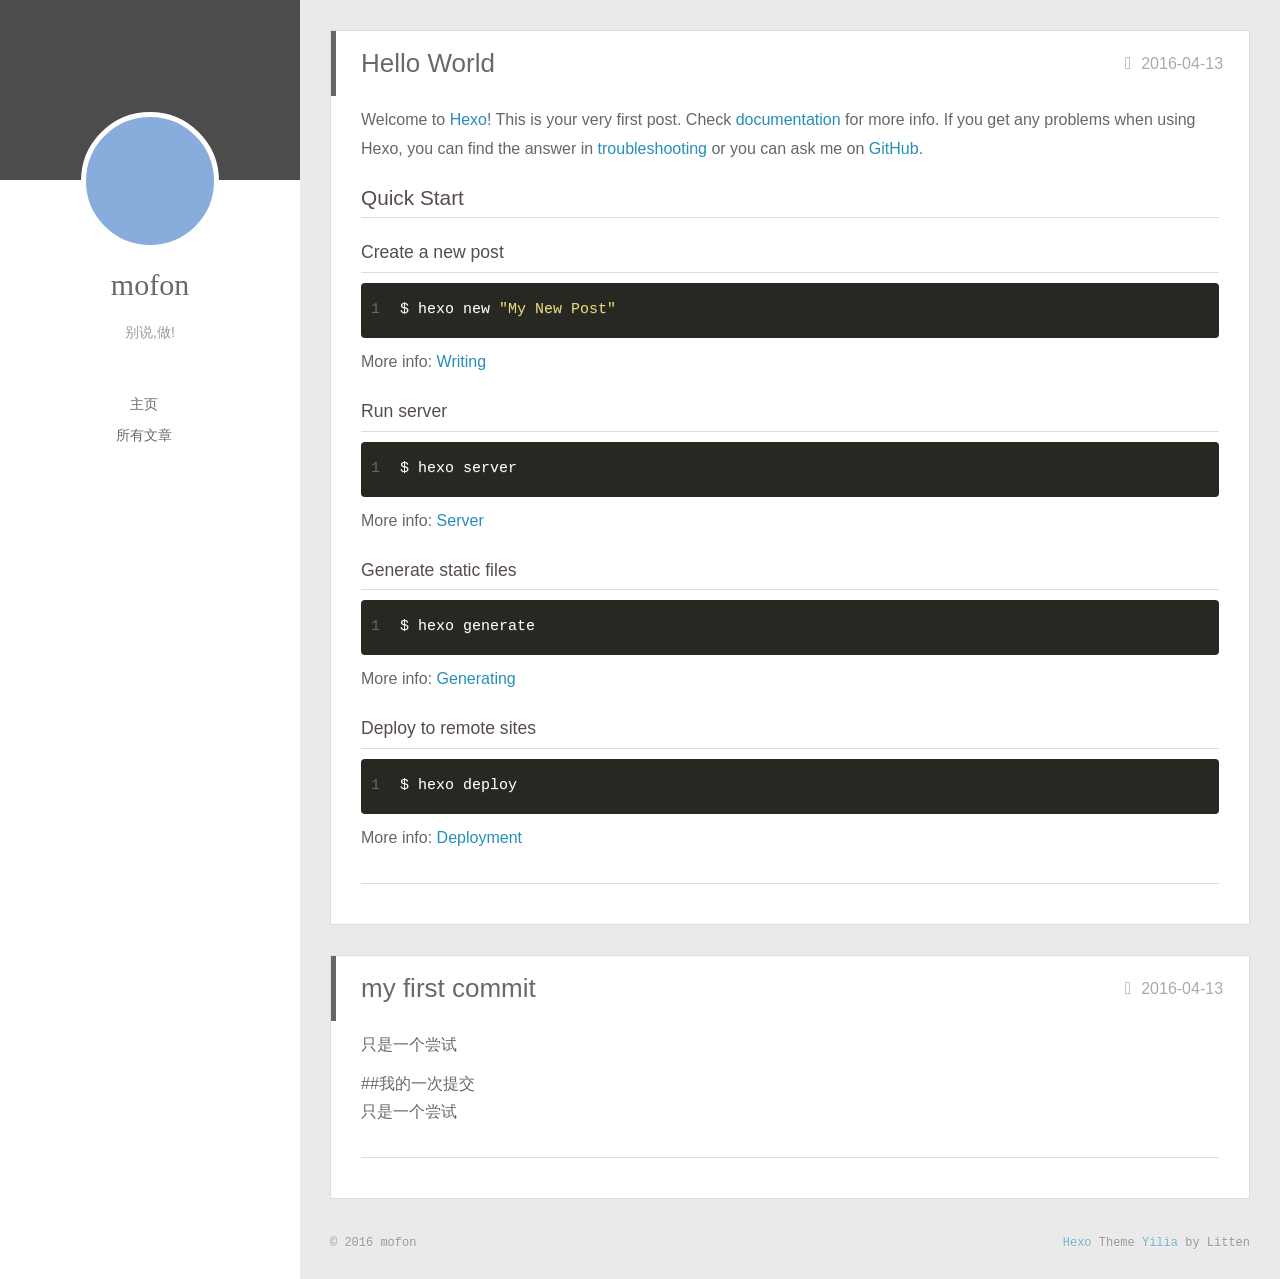
==== index.html @ 332aa4b3 "Site updated: 2016-04-13 17:56:36" ====
<!DOCTYPE html>
<html>
<head>
  <meta charset="utf-8">
  
  <meta http-equiv="X-UA-Compatible" content="IE=edge" >
  <title>mofon Blog</title>
  <meta name="viewport" content="width=device-width, initial-scale=1, maximum-scale=1">
  <meta name="description">
<meta property="og:type" content="website">
<meta property="og:title" content="mofon Blog">
<meta property="og:url" content="http://www.mofon.top/index.html">
<meta property="og:site_name" content="mofon Blog">
<meta property="og:description">
<meta name="twitter:card" content="summary">
<meta name="twitter:title" content="mofon Blog">
<meta name="twitter:description">
  
    <link rel="alternative" href="/atom.xml" title="mofon Blog" type="application/atom+xml">
  
  
    <link rel="icon" href="/img/head.jpg">
  
  <link rel="stylesheet" href="/css/style.css">
</head>

<body>
  <div id="container">
    <div class="left-col">
    <div class="overlay"></div>
<div class="intrude-less">
	<header id="header" class="inner">
		<a href="/" class="profilepic">
			
			<img lazy-src="/img/head.jpg" class="js-avatar">
			
		</a>

		<hgroup>
		  <h1 class="header-author"><a href="/">mofon</a></h1>
		</hgroup>

		
		<p class="header-subtitle">别说,做!</p>
		

		

		<div class="switch-area">
			<div class="switch-wrap">
				<section class="switch-part switch-part1">
					<nav class="header-menu">
						<ul>
						
							<li><a href="/">主页</a></li>
				        
							<li><a href="/archives">所有文章</a></li>
				        
						</ul>
					</nav>
					<nav class="header-nav">
						<div class="social">
							
						</div>
					</nav>
				</section>
				
				
				
				

				
			</div>
		</div>
	</header>				
</div>

    </div>
    <div class="mid-col">
      <nav id="mobile-nav">
  	<div class="overlay">
  		<div class="slider-trigger"></div>
  		<h1 class="header-author js-mobile-header hide">mofon</h1>
  	</div>
	<div class="intrude-less">
		<header id="header" class="inner">
			<div class="profilepic">
			
				<img lazy-src="/img/head.jpg" class="js-avatar">
			
			</div>
			<hgroup>
			  <h1 class="header-author">mofon</h1>
			</hgroup>
			
			<p class="header-subtitle">别说,做!</p>
			
			<nav class="header-menu">
				<ul>
				
					<li><a href="/">主页</a></li>
		        
					<li><a href="/archives">所有文章</a></li>
		        
		        <div class="clearfix"></div>
				</ul>
			</nav>
			<nav class="header-nav">
				<div class="social">
					
				</div>
			</nav>
		</header>				
	</div>
</nav>

      <div class="body-wrap">
  
    <article id="post-hello-world" class="article article-type-post" itemscope itemprop="blogPost">
  
    <div class="article-meta">
      <a href="/2016/04/13/hello-world/" class="article-date">
  	<time datetime="2016-04-13T09:55:46.459Z" itemprop="datePublished">2016-04-13</time>
</a>
    </div>
  
  <div class="article-inner">
    
      <input type="hidden" class="isFancy" />
    
    
      <header class="article-header">
        
  
    <h1 itemprop="name">
      <a class="article-title" href="/2016/04/13/hello-world/">Hello World</a>
    </h1>
  

      </header>
      
    
    <div class="article-entry" itemprop="articleBody">
      
        <p>Welcome to <a href="https://hexo.io/" target="_blank" rel="external">Hexo</a>! This is your very first post. Check <a href="https://hexo.io/docs/" target="_blank" rel="external">documentation</a> for more info. If you get any problems when using Hexo, you can find the answer in <a href="https://hexo.io/docs/troubleshooting.html" target="_blank" rel="external">troubleshooting</a> or you can ask me on <a href="https://github.com/hexojs/hexo/issues" target="_blank" rel="external">GitHub</a>.</p>
<h2 id="Quick-Start"><a href="#Quick-Start" class="headerlink" title="Quick Start"></a>Quick Start</h2><h3 id="Create-a-new-post"><a href="#Create-a-new-post" class="headerlink" title="Create a new post"></a>Create a new post</h3><figure class="highlight bash"><table><tr><td class="gutter"><pre><span class="line">1</span><br></pre></td><td class="code"><pre><span class="line">$ hexo new <span class="string">"My New Post"</span></span><br></pre></td></tr></table></figure>
<p>More info: <a href="https://hexo.io/docs/writing.html" target="_blank" rel="external">Writing</a></p>
<h3 id="Run-server"><a href="#Run-server" class="headerlink" title="Run server"></a>Run server</h3><figure class="highlight bash"><table><tr><td class="gutter"><pre><span class="line">1</span><br></pre></td><td class="code"><pre><span class="line">$ hexo server</span><br></pre></td></tr></table></figure>
<p>More info: <a href="https://hexo.io/docs/server.html" target="_blank" rel="external">Server</a></p>
<h3 id="Generate-static-files"><a href="#Generate-static-files" class="headerlink" title="Generate static files"></a>Generate static files</h3><figure class="highlight bash"><table><tr><td class="gutter"><pre><span class="line">1</span><br></pre></td><td class="code"><pre><span class="line">$ hexo generate</span><br></pre></td></tr></table></figure>
<p>More info: <a href="https://hexo.io/docs/generating.html" target="_blank" rel="external">Generating</a></p>
<h3 id="Deploy-to-remote-sites"><a href="#Deploy-to-remote-sites" class="headerlink" title="Deploy to remote sites"></a>Deploy to remote sites</h3><figure class="highlight bash"><table><tr><td class="gutter"><pre><span class="line">1</span><br></pre></td><td class="code"><pre><span class="line">$ hexo deploy</span><br></pre></td></tr></table></figure>
<p>More info: <a href="https://hexo.io/docs/deployment.html" target="_blank" rel="external">Deployment</a></p>

      
    </div>
    
    <div class="article-info article-info-index">
      
      
      

      
      <div class="clearfix"></div>
    </div>
    
  </div>
  
</article>









  
    <article id="post-my-first-commit" class="article article-type-post" itemscope itemprop="blogPost">
  
    <div class="article-meta">
      <a href="/2016/04/13/my-first-commit/" class="article-date">
  	<time datetime="2016-04-13T09:52:12.000Z" itemprop="datePublished">2016-04-13</time>
</a>
    </div>
  
  <div class="article-inner">
    
      <input type="hidden" class="isFancy" />
    
    
      <header class="article-header">
        
  
    <h1 itemprop="name">
      <a class="article-title" href="/2016/04/13/my-first-commit/">my first commit</a>
    </h1>
  

      </header>
      
    
    <div class="article-entry" itemprop="articleBody">
      
        <p>只是一个尝试</p>
<p>##我的一次提交<br>只是一个尝试</p>

      
    </div>
    
    <div class="article-info article-info-index">
      
      
      

      
      <div class="clearfix"></div>
    </div>
    
  </div>
  
</article>









  
  
</div>
      <footer id="footer">
  <div class="outer">
    <div id="footer-info">
    	<div class="footer-left">
    		&copy; 2016 mofon
    	</div>
      	<div class="footer-right">
      		<a href="http://hexo.io/" target="_blank">Hexo</a>  Theme <a href="https://github.com/litten/hexo-theme-yilia" target="_blank">Yilia</a> by Litten
      	</div>
    </div>
  </div>
</footer>
    </div>
    
  <link rel="stylesheet" href="/fancybox/jquery.fancybox.css">


<script>
	var yiliaConfig = {
		fancybox: true,
		mathjax: true,
		animate: true,
		isHome: true,
		isPost: false,
		isArchive: false,
		isTag: false,
		isCategory: false,
		open_in_new: false
	}
</script>
<script src="http://7.url.cn/edu/jslib/comb/require-2.1.6,jquery-1.9.1.min.js"></script>
<script src="/js/main.js"></script>






<script type="text/x-mathjax-config">
MathJax.Hub.Config({
    tex2jax: {
        inlineMath: [ ['$','$'], ["\\(","\\)"]  ],
        processEscapes: true,
        skipTags: ['script', 'noscript', 'style', 'textarea', 'pre', 'code']
    }
});

MathJax.Hub.Queue(function() {
    var all = MathJax.Hub.getAllJax(), i;
    for(i=0; i < all.length; i += 1) {
        all[i].SourceElement().parentNode.className += ' has-jax';                 
    }       
});
</script>

<script type="text/javascript" src="http://cdn.mathjax.org/mathjax/latest/MathJax.js?config=TeX-AMS-MML_HTMLorMML">
</script>


  </div>
</body>
</html>
---- css/style.css ----
body {
  width: 100%;
}
body:before,
body:after {
  content: "";
  display: table;
}
body:after {
  clear: both;
}
@font-face {
  font-family: 'FontAwesome';
  src: url("fonts/fontawesome-webfont.eot");
  src: url("fonts/fontawesome-webfont.eot?#iefix") format("embedded-opentype"), url("fonts/fontawesome-webfont.woff") format("woff"), url("fonts/fontawesome-webfont.ttf") format("truetype"), url("fonts/fontawesome-webfont.svgz#FontAwesomeRegular") format("svg"), url("fonts/fontawesome-webfont.svg#FontAwesomeRegular") format("svg");
  font-weight: normal;
  font-style: normal;
}
html,
body,
div,
span,
applet,
object,
iframe,
h1,
h2,
h3,
h4,
h5,
h6,
p,
blockquote,
pre,
a,
abbr,
acronym,
address,
big,
cite,
code,
del,
dfn,
em,
img,
ins,
kbd,
q,
s,
samp,
small,
strike,
strong,
sub,
sup,
tt,
var,
dl,
dt,
dd,
ol,
ul,
li,
fieldset,
form,
label,
legend,
table,
caption,
tbody,
tfoot,
thead,
tr,
th,
td {
  margin: 0;
  padding: 0;
  border: 0;
  outline: 0;
  font-weight: inherit;
  font-style: inherit;
  font-family: inherit;
  font-size: 100%;
  vertical-align: baseline;
}
body {
  line-height: 1;
  color: #000;
  background: #fff;
}
ol,
ul {
  list-style: none;
}
table {
  border-collapse: separate;
  border-spacing: 0;
  vertical-align: middle;
}
caption,
th,
td {
  text-align: left;
  font-weight: normal;
  vertical-align: middle;
}
a img {
  border: none;
}
ol {
  list-style: decimal;
  padding-left: 20px;
}
ul {
  list-style: none;
}
input,
button {
  margin: 0;
  padding: 0;
}
input::-moz-focus-inner,
button::-moz-focus-inner {
  border: 0;
  padding: 0;
}
@font-face {
  font-family: FontAwesome;
  font-style: normal;
  font-weight: normal;
  src: url("fonts/fontawesome-webfont.eot?v=#4.0.3");
  src: url("fonts/fontawesome-webfont.eot?#iefix&v=#4.0.3") format("embedded-opentype"), url("fonts/fontawesome-webfont.woff?v=#4.0.3") format("woff"), url("fonts/fontawesome-webfont.ttf?v=#4.0.3") format("truetype"), url("fonts/fontawesome-webfont.svg#fontawesomeregular?v=#4.0.3") format("svg");
}
html,
body,
#container {
  height: 100%;
}
body {
  font-family: "微软雅黑", "HelveticaNeue-Light", "Helvetica Neue Light", "Helvetica Neue", Helvetica, Arial, sans-serif;
  font-size: 16px;
  background: #fff;
  color: rgba(0,0,0,0.6);
  -webkit-overflow-scrolling: touch;
}
h1,
h2,
h3 {
  display: block;
}
h1 {
  font-size: 1.5em;
}
h2 {
  font-size: 1.3em;
}
h3 {
  font-size: 1.1em;
}
h4,
h5,
h6 {
  font-size: 1em;
}
a {
  text-decoration: none;
  outline-width: 0;
  color: #258fb8;
  outline: none;
}
.alignleft {
  float: left;
}
.alignright {
  float: right;
}
.clearfix {
  *zoom: 1;
}
.clearfix:after {
  content: "";
  display: table;
  clear: both;
}
.inner {
  width: 1000px;
  margin: 0 auto;
}
.hide {
  display: none;
}
@media screen and (max-width: 1040px) {
  .inner {
    width: 100%;
  }
}
#container {
  position: relative;
  min-height: 100%;
}
#container #mobile-nav {
  display: none;
}
#container #mobile-nav .overlay {
  height: 110px;
  position: absolute;
  width: 100%;
  background: #4d4d4d;
}
#container #mobile-nav .overlay.fixed {
  position: fixed;
  height: 42px;
  z-index: 99;
}
#container #mobile-nav #header {
  padding: 10px 0 0 0;
}
#container #mobile-nav #header .profilepic {
  display: block;
  position: relative;
  z-index: 100;
}
#container #mobile-nav #header .header-menu {
  height: auto;
  margin: 10px;
}
#container #mobile-nav #header .header-menu ul {
  text-align: center;
  cursor: default;
}
#container #mobile-nav #header .header-menu li {
  display: inline-block;
  margin: 3px;
}
#container .left-col {
  background: #fff;
  width: 300px;
  position: fixed;
  opacity: 1;
  -webkit-transition: all 0.2s ease-in;
  -moz-transition: all 0.2s ease-in;
  -ms-transition: all 0.2s ease-in;
  transition: all 0.2s ease-in;
  height: 100%;
}
#container .left-col .overlay {
  width: 100%;
  height: 180px;
  background-color: #000;
  position: absolute;
  opacity: 0.7;
}
#container .left-col .intrude-less {
  width: 76%;
  text-align: center;
  margin: 112px auto 0;
}
#container .mid-col {
  position: absolute;
  right: 0;
  min-height: 100%;
  background: #eaeaea;
  left: 300px;
  width: auto;
}
@media screen and (max-width: 800px) {
  #container .left-col {
    display: none;
  }
  #container .mid-col {
    left: 0;
  }
  #container #header .header-nav {
    position: relative;
  }
  #container .header-author.fixed {
    position: fixed;
    top: -13px;
    width: 100%;
    color: #ddd;
  }
  #container .overlay .slider-trigger {
    position: absolute;
    z-index: 101;
    bottom: 0;
    left: 0;
    width: 42px;
    height: 42px;
  }
  #container .overlay .slider-trigger:hover {
    background: #444;
  }
  #container .overlay .slider-trigger:before {
    color: #ddd;
    content: "\f00b";
    font: 16px FontAwesome;
    width: 16px;
    height: 16px;
    margin-left: 9px;
    margin-top: 14px;
    display: block;
  }
  #container .article-header {
    border-left: none;
    padding: 0;
    border-bottom: 1px dotted #ddd;
  }
  #container .article-header h1 {
    margin-bottom: 10px;
  }
  #container .header-subtitle {
    padding: 0 24px;
  }
  #container .article-info-index.article-info {
    padding-top: 10px;
    margin: 0;
    border-top: 1px solid #ddd;
  }
  #container .article-info-post.article-info {
    margin: 0;
    padding-top: 10px;
    border: none;
  }
  #container .article-more-link a {
    float: right;
  }
  #container #viewer-box .viewer-box-l {
    font-size: 14px;
  }
  #container .article {
    padding: 10px;
    margin: 10px;
    font-size: 14px;
  }
  #container .article .article-entry {
    padding-left: 0;
    padding-right: 0;
    padding-top: 10px;
  }
  #container .article .article-title {
    font-size: 18px;
    max-width: 185px;
    display: block;
    margin: 0;
  }
  #container .article .article-meta {
    width: auto;
    height: 30px;
    margin-top: -5px;
    position: ralative;
  }
  #container .article .article-meta .article-date {
    font-size: 12px;
    -webkit-border-radius: 0;
    border-radius: 0;
    color: #666;
    background: none;
    height: auto;
    padding: 0;
    margin: 0;
    width: 100%;
    text-align: left;
    margin-left: 10px;
  }
  #container .article .article-meta .article-date time {
    width: auto;
    float: right;
    margin-right: 10px;
  }
  #container .article .article-meta .article-tag-list {
    margin-top: 7px;
    position: absolute;
    right: 10px;
    top: 0;
  }
  #container .article .article-meta .article-tag-list:before {
    float: left;
    margin-top: 1px;
    left: 0;
  }
  #container .article .article-meta .article-tag-list .article-tag-list-item {
    float: left;
    padding-left: 0;
    width: auto;
    max-width: 83px;
  }
  #container .article .article-meta .article-category {
    margin-top: 7px;
    position: absolute;
    right: 10px;
    top: -30px;
  }
  #container .article .article-meta .article-category:before {
    float: left;
    margin-top: 1px;
    left: 15px;
  }
  #container .article .article-meta .article-category .article-category-link {
    max-width: 83px;
    width: auto;
    padding-left: 10px;
  }
  #container .article .article-nav-link-wrap {
    margin: 5px 0;
  }
  #container .article .article-nav-link-wrap strong {
    float: left;
    margin-right: 5px;
  }
  #container .article #article-nav-older {
    float: none;
    display: block;
  }
  #container .share {
    padding: 3px 10px;
  }
  #container .duoshuo {
    padding: 0 13px;
  }
  #container #disqus_thread {
    padding: 0 13px;
  }
  #container #mobile-nav {
    display: block;
  }
  #container #page-nav .extend {
    opacity: 1;
  }
  #container .instagram .open-ins {
    left: 2px;
    top: -30px;
    color: #aaa;
  }
  #container .info-on-right {
    float: initial;
  }
  #container .archives-wrap {
    margin: 10px 10px 0px;
    padding: 10px;
  }
  #container .archives-wrap .archive-article-title {
    font-size: 14px;
  }
  #container .archives-wrap .archive-year-wrap {
    position: relative;
    padding: 0 0 0 0;
  }
  #container .archives-wrap .archive-year-wrap a {
    padding: 0 0 0 0;
  }
  #container .archives-wrap .article-meta .archive-article-date {
    font-size: 12px;
    margin-right: 10px;
    margin-top: -5px;
  }
  #container .archives-wrap .article-meta .article-tag-list-link {
    font-size: 12px;
  }
  #container .archives .archive-article {
    padding: 10px 0;
    margin-left: 0;
  }
  #container #footer .footer-left {
    float: initial;
    margin-bottom: 10px;
  }
  #container #footer .footer-right {
    float: initial;
  }
}
.header-author {
  text-align: center;
  margin: 0.67em 0;
  font-family: Roboto, "Roboto", serif;
  font-size: 30px;
  -webkit-transition: 0.3s;
  -moz-transition: 0.3s;
  -ms-transition: 0.3s;
  transition: 0.3s;
}
#header {
  width: 100%;
}
#header a {
  color: #696969;
}
#header a:hover {
  color: #b0a0aa;
}
#header .profilepic {
  text-align: center;
  display: block;
  border: 5px solid #fff;
  -webkit-border-radius: 300px;
  border-radius: 300px;
  width: 128px;
  height: 128px;
  margin: 0 auto;
  position: relative;
  overflow: hidden;
  background: #88acdb;
  -webkit-transition: all 0.2s ease-in;
  display: -webkit-box;
  -webkit-box-orient: horizontal;
  -webkit-box-pack: center;
  -webkit-box-align: center;
  text-align: center;
}
#header .profilepic img {
  width: 20%;
  height: 20%;
  -webkit-border-radius: 300px;
  border-radius: 300px;
  opacity: 0;
  -webkit-transition: all 0.2s ease-in;
}
#header .profilepic img.show {
  width: 100%;
  height: 100%;
  opacity: 1;
}
#header .header-subtitle {
  text-align: center;
  color: #999;
  font-size: 14px;
  line-height: 25px;
  overflow: hidden;
  text-overflow: ellipsis;
  display: -webkit-box;
  -webkit-line-clamp: 2;
  -webkit-box-orient: vertical;
}
#header .header-menu {
  font-weight: 300;
  line-height: 31px;
  cursor: pointer;
  text-transform: uppercase;
  float: none;
  min-height: 150px;
  margin-left: -12px;
  text-align: center;
  display: -webkit-box;
  -webkit-box-orient: horizontal;
  -webkit-box-pack: center;
  -webkit-box-align: center;
}
#header .header-menu li {
  cursor: default;
}
#header .header-menu li a {
  font-size: 14px;
  min-width: 300px;
}
#header .switch-area {
  position: relative;
  width: 100%;
  overflow: hidden;
  min-height: 500px;
  font-size: 14px;
}
#header .switch-area .switch-wrap {
  -webkit-transition: -webkit-transform 0.3s ease-in;
  -moz-transition: -moz-transform 0.3s ease-in;
  -ms-transition: -ms-transform 0.3s ease-in;
  transition: transform 0.3s ease-in;
  position: relative;
}
#header .turn-left {
  -webkit-transform: translate(-100%, 0);
  -moz-transform: translate(-100%, 0);
  -ms-transform: translate(-100%, 0);
  transform: translate(-100%, 0);
}
#header .header-nav {
  width: 100%;
  position: absolute;
  -webkit-transition: -webkit-transform 0.3s ease-in;
  -moz-transition: -moz-transform 0.3s ease-in;
  -ms-transition: -ms-transform 0.3s ease-in;
  transition: transform 0.3s ease-in;
}
#header .header-nav .social {
  margin-right: 15px;
  margin-top: 10px;
  text-align: center;
}
#header .header-nav .social a {
  -webkit-border-radius: 50%;
  border-radius: 50%;
  display: -moz-inline-stack;
  display: inline-block;
  vertical-align: middle;
  *vertical-align: auto;
  zoom: 1;
  *display: inline;
  text-indent: -9999px;
  margin: 0 8px 15px 8px;
  opacity: 0.7;
  width: 28px;
  height: 28px;
  -webkit-transition: 0.3s;
  -moz-transition: 0.3s;
  -ms-transition: 0.3s;
  transition: 0.3s;
}
#header .header-nav .social a:hover {
  opacity: 1;
}
#header .header-nav .social a:last-of-type {
  margin-right: 0;
}
#header .header-nav .social a.weibo {
  background: url("/img/weibo.png") center no-repeat #aaf;
  border: 1px solid #aaf;
}
#header .header-nav .social a.weibo:hover {
  border: 1px solid #aaf;
}
#header .header-nav .social a.rss {
  background: url("/img/rss.png") center no-repeat #ef7522;
  border: 1px solid #ef7522;
}
#header .header-nav .social a.rss:hover {
  border: 1px solid #cf5d0f;
}
#header .header-nav .social a.github {
  background: url("/img/github.png") center no-repeat #afb6ca;
  border: 1px solid #afb6ca;
}
#header .header-nav .social a.github:hover {
  border: 1px solid #909ab6;
}
#header .header-nav .social a.facebook {
  background: url("/img/facebook.png") center no-repeat #3b5998;
  border: 1px solid #3b5998;
}
#header .header-nav .social a.facebook:hover {
  border: 1px solid #2d4373;
}
#header .header-nav .social a.google {
  background: url("/img/google.png") center no-repeat #c83d20;
  border: 1px solid #c83d20;
}
#header .header-nav .social a.google:hover {
  border: 1px solid #9c3019;
}
#header .header-nav .social a.twitter {
  background: url("/img/twitter.png") center no-repeat #55cff8;
  border: 1px solid #55cff8;
}
#header .header-nav .social a.twitter:hover {
  border: 1px solid #24c1f6;
}
#header .header-nav .social a.linkedin {
  background: url("/img/linkedin.png") center no-repeat #005a87;
  border: 1px solid #005a87;
}
#header .header-nav .social a.linkedin:hover {
  border: 1px solid #006b98;
}
#header .header-nav .social a.zhihu {
  background: url("/img/zhihu.png") center no-repeat #0078d8;
  border: 1px solid #0078d8;
}
#header .header-nav .social a.zhihu:hover {
  border: 1px solid #0078d8;
}
#header .header-nav .social a.douban {
  background: url("/img/douban.png") center no-repeat #06c611;
  border: 1px solid #06c611;
}
#header .header-nav .social a.douban:hover {
  border: 1px solid #06c611;
}
#header .header-nav .social a.mail {
  background: url("/img/mail.png") center no-repeat #005a87;
  border: 1px solid #005a87;
}
#header .header-nav .social a.mail:hover {
  border: 1px solid #006b98;
}
#header .switch-part {
  width: 100%;
  position: absolute;
}
#header .switch-part1 {
  left: 0;
}
#header .switch-part2 {
  left: 100%;
  top: 20px;
  overlay-x: hidden;
  overflow-y: auto;
  max-height: 200px;
}
#header .switch-part3 {
  left: 200%;
  line-height: 30px;
}
#header .switch-part3 .switch-friends-link {
  margin-right: 9px;
  -webkit-border-radius: 3px;
  border-radius: 3px;
  padding: 5px;
}
#header .switch-part3 .switch-friends-link:hover {
  background: #88acdb;
  color: #fff;
}
#header .switch-part4 {
  left: 300%;
  text-align: left;
  line-height: 30px;
}
.duoshuo {
  padding: 0 40px;
}
#disqus_thread {
  padding: 0 40px;
}
.archives-wrap {
  position: relative;
  margin: 0 30px;
  padding-right: 60px;
  border-bottom: 1px solid #eee;
  background: #fff;
}
.archives-wrap:first-child {
  margin-top: 30px;
}
.archives-wrap:last-child {
  margin-bottom: 80px;
}
.archives-wrap .archive-year-wrap {
  line-height: 35px;
  width: 200px;
  position: absolute;
  padding-top: 15px;
  font-size: 1.8em;
}
.archives-wrap .archive-year-wrap a {
  color: #666;
  font-weight: bold;
  padding-left: 48px;
}
.archives {
  position: relative;
}
.archives .article-info {
  border: none;
}
.archives .archive-article {
  margin-left: 200px;
  padding: 20px 0;
  border-bottom: 1px solid #eee;
  border-top: 1px solid #fff;
  position: relative;
}
.archives .archive-article:first-child {
  border-top: none;
}
.archives .archive-article:last-child {
  border-bottom: none;
}
.archives .archive-article-title {
  font-size: 16px;
  color: #333;
  -webkit-transition: color 0.3s;
  -moz-transition: color 0.3s;
  -ms-transition: color 0.3s;
  transition: color 0.3s;
}
.archives .archive-article-title:hover {
  color: #657b83;
}
.archives .archive-article-title span {
  display: block;
  color: #a8a8a8;
  font-size: 12px;
  line-height: 14px;
  height: 7px;
  padding-left: 2px;
}
.archives .archive-article-title span:before {
  display: inline-block;
  content: "“";
  font-family: serif;
  font-size: 30px;
  float: left;
  margin: 4px 4px 0 -12px;
  color: #c8c8c8;
}
.archive-article-inner .archive-article-header {
  position: relative;
}
.archive-article-inner .article-meta {
  position: relative;
  float: right;
  margin-top: -10px;
  color: #555;
  background: none;
  text-align: right;
  width: auto;
}
.archive-article-inner .article-meta .article-date time {
  color: #aaa;
}
.archive-article-inner .article-meta .archive-article-date,
.archive-article-inner .article-meta .article-tag-list {
  margin-right: 30px;
  display: -moz-inline-stack;
  display: inline-block;
  vertical-align: middle;
  zoom: 1;
  color: #666;
  font-size: 14px;
}
.archive-article-inner .article-meta .archive-article-date {
  cursor: default;
  font-size: 12px;
  margin-bottom: 5px;
  margin-top: -10px;
}
.archive-article-inner .article-meta .archive-article-date time:before {
  content: "\f073";
  color: #999;
  position: relative;
  margin-right: 10px;
  font: 16px FontAwesome;
}
.archive-article-inner .article-meta .article-category:before {
  float: left;
  margin-top: 1px;
  left: 15px;
}
.archive-article-inner .article-meta .article-category .article-category-link {
  width: auto;
  max-width: 83px;
  padding-left: 10px;
}
.archive-article-inner .article-meta .article-tag-list {
  margin-top: 0px;
}
.archive-article-inner .article-meta .article-tag-list:before {
  left: 15px;
}
.archive-article-inner .article-meta .article-tag-list .article-tag-list-item {
  display: inline-block;
  width: auto;
  max-width: 83px;
  padding-left: 8px;
  font-size: 12px;
}
.body-wrap {
  margin-bottom: 80px;
}
.article {
  margin: 30px;
  position: relative;
  border: 1px solid #ddd;
  background: #fff;
  -webkit-transition: all 0.2s ease-in;
}
.article.show {
  visibility: visible;
  -webkit-animation: cd-bounce-1 0.6s;
  -moz-animation: cd-bounce-1 0.6s;
  -webkit-animation: cd-bounce-1 0.6s;
  -moz-animation: cd-bounce-1 0.6s;
  -ms-animation: cd-bounce-1 0.6s;
  animation: cd-bounce-1 0.6s;
}
.article.hidden {
  visibility: hidden;
}
.article img {
  max-width: 100%;
}
@-webkit-keyframes cd-bounce-1 {
  0% {
    opacity: 0;
    -webkit-transform: scale(1);
  }
  60% {
    opacity: 1;
    -webkit-transform: scale(1.01);
  }
  100% {
    -webkit-transform: scale(1);
  }
}
@-moz-keyframes cd-bounce-1 {
  0% {
    opacity: 0;
    -moz-transform: scale(1);
  }
  60% {
    opacity: 1;
    -moz-transform: scale(1.01);
  }
  100% {
    -moz-transform: scale(1);
  }
}
.article-index {
  margin-left: 200px;
  padding: 15px 0;
  margin-right: 75px;
}
.article-index .brief {
  display: block;
  color: #a8a8a8;
  font-size: 12px;
  line-height: 14px;
  height: 7px;
  padding-left: 2px;
}
.article-index .brief:before {
  display: inline-block;
  content: "“";
  font-family: serif;
  font-size: 30px;
  float: left;
  margin: 4px 4px 0 -12px;
  color: #c8c8c8;
}
.article-title {
  color: #696969;
  margin-left: 0px;
  font-weight: 300;
  line-height: 35px;
  margin-bottom: 20px;
  font-size: 26px;
  -webkit-transition: color 0.3s;
  -moz-transition: color 0.3s;
  -o-transition: color 0.3s;
  -webkit-transition: color 0.3s;
  -moz-transition: color 0.3s;
  -ms-transition: color 0.3s;
  transition: color 0.3s;
}
.article-title:hover {
  color: #b0a0aa;
}
.article-inner {
  position: relative;
  margin-bottom: 20px;
}
.article-header {
  border-left: 5px solid;
  padding: 15px 0px 15px 25px;
}
.article-info.info-on-right {
  margin: 10px 0 0 0;
  float: right;
}
.article-info-index.article-info {
  padding-top: 20px;
  margin: 30px 30px 0 30px;
  border-top: 1px solid #ddd;
}
.article-info-post.article-info {
  padding: 0;
  border: none;
  margin: -30px 0 20px 30px;
}
.article-entry {
  line-height: 1.8em;
  padding-right: 30px;
  padding-left: 30px;
}
.article-entry p {
  margin-top: 10px;
}
.article-entry p code,
.article-entry li code {
  padding: 1px 3px;
  margin: 0 3px;
  background: #ddd;
  border: 1px solid #ccc;
  font-family: Menlo, Monaco, "Andale Mono", "lucida console", "Courier New", monospace;
  word-wrap: break-word;
  font-size: 14px;
}
.article-entry blockquote {
  background: #ddd;
  border-left: 5px solid #ccc;
  padding: 15px 20px;
  margin-top: 10px;
  border-left: 5px solid #657b83;
  background: #f6f6f6;
}
.article-entry blockquote p {
  margin-top: 0;
}
.article-entry em {
  font-style: italic;
}
.article-entry ul li:before {
  content: "";
  width: 6px;
  height: 6px;
  border: 1px solid #999;
  -webkit-border-radius: 10px;
  border-radius: 10px;
  background: #aaa;
  display: inline-block;
  margin-right: 10px;
  float: left;
  margin-top: 12px;
}
.article-entry ul,
.article-entry ol {
  font-size: 14px;
  margin: 10px 0px;
}
.article-entry li ul,
.article-entry li ol {
  margin-left: 30px;
}
.article-entry li ul li:before,
.article-entry li ol li:before {
  content: "";
  background: #dedede;
}
.article-entry h1 {
  margin-top: 30px;
}
.article-entry h2 {
  margin-top: 20px;
  font-weight: 300;
  color: #574c4c;
  padding-bottom: 5px;
  border-bottom: 1px solid #ddd;
}
.article-entry h3,
.article-entry h4,
.article-entry h5,
.article-entry h6 {
  margin-top: 20px;
  font-weight: 300;
  color: #574c4c;
  padding-bottom: 5px;
  border-bottom: 1px solid #ddd;
}
.article-entry video {
  max-width: 100%;
}
.article-entry strong {
  font-weight: bold;
}
.article-entry .caption {
  display: block;
  font-size: 0.8em;
  color: #aaa;
}
.article-entry hr {
  height: 0;
  margin-top: 20px;
  margin-bottom: 20px;
  border-left: 0;
  border-right: 0;
  border-top: 1px solid #ddd;
  border-bottom: 1px solid #fff;
}
.article-entry pre {
  font-size: 1/0.9em;
  line-height: 1.5;
  margin-top: 10px;
  padding: 5px 15px;
  overflow-x: auto;
  color: #657b83;
  font-size: 10px;
  border: 1px solid #ccc;
  text-shadow: 0 1px #444;
  font-family: Menlo, Monaco, "Andale Mono", "lucida console", "Courier New", monospace;
}
.article-entry pre code {
  font-size: 14px;
}
.article-entry table {
  width: 100%;
  border: 1px solid #dedede;
  margin: 15px 0;
  border-collapse: collapse;
}
.article-entry table tr,
.article-entry table td {
  height: 35px;
}
.article-entry table thead tr {
  background: #f8f8f8;
}
.article-entry table tbody tr:hover {
  background: #efefef;
}
.article-entry table td,
.article-entry table th {
  border: 1px solid #dedede;
  padding: 0 10px;
}
.article-entry figure table {
  border: none;
  width: auto;
  margin: 0;
}
.article-entry figure table tbody tr:hover {
  background: none;
}
.article-meta {
  width: 150px;
  font-size: 14;
  text-align: right;
  position: absolute;
  right: 0;
  top: 23px;
  text-align: center;
  z-index: 1;
}
.article-meta time {
  color: #aaa;
}
.article-meta time:before {
  color: #999;
  content: "\f073";
  font: 17px FontAwesome;
  margin-right: 10px;
}
.article-more-link {
  margin-top: 5px;
  text-align: right;
}
.article-more-link a {
  background: #4d4d4d;
  color: #fff;
  font-size: 12px;
  padding: 2px 8px 4px;
  line-height: 16px;
  -webkit-border-radius: 2px;
  -moz-border-radius: 2px;
  -webkit-border-radius: 2px;
  border-radius: 2px;
  -webkit-transition: background 0.3s;
  -moz-transition: background 0.3s;
  -ms-transition: background 0.3s;
  transition: background 0.3s;
}
.article-more-link a:hover {
  background: #3c3c3c;
}
.article-more-link a.hidden {
  visibility: hidden;
}
#article-nav {
  margin: 80px 0 30px 0;
  padding-bottom: 10px;
}
#article-nav .article-nav-link-wrap {
  margin: 0px 30px 0px 30px;
  font-size: 14px;
  color: #333;
}
#article-nav .article-nav-link-wrap .article-nav-title {
  display: inline-block;
  font-size: 12px;
  color: #aaa;
  -webkit-transition: color 0.3s;
  -moz-transition: color 0.3s;
  -ms-transition: color 0.3s;
  transition: color 0.3s;
}
#article-nav .article-nav-link-wrap strong {
  background: #ddd;
  color: #fff;
  -webkit-border-radius: 100%;
  border-radius: 100%;
  width: 15px;
  height: 15px;
  display: inline-block;
  text-align: center;
  -webkit-transition: background 0.3s;
  -moz-transition: background 0.3s;
  -ms-transition: background 0.3s;
  transition: background 0.3s;
}
#article-nav .article-nav-link-wrap:hover strong {
  background: #4d4d4d;
}
#article-nav .article-nav-link-wrap:hover .article-nav-title {
  color: #4d4d4d;
}
#article-nav #article-nav-older {
  float: right;
}
@-moz-keyframes cd-bounce-1 {
  0% {
    opacity: 0;
    -webkit-transform: scale(1);
    -moz-transform: scale(1);
    -ms-transform: scale(1);
    -o-transform: scale(1);
    -webkit-transform: scale(1);
    -moz-transform: scale(1);
    -ms-transform: scale(1);
    transform: scale(1);
  }
  60% {
    opacity: 1;
    -webkit-transform: scale(1.01);
    -moz-transform: scale(1.01);
    -ms-transform: scale(1.01);
    -o-transform: scale(1.01);
    -webkit-transform: scale(1.01);
    -moz-transform: scale(1.01);
    -ms-transform: scale(1.01);
    transform: scale(1.01);
  }
  100% {
    -webkit-transform: scale(1);
    -moz-transform: scale(1);
    -ms-transform: scale(1);
    -o-transform: scale(1);
    -webkit-transform: scale(1);
    -moz-transform: scale(1);
    -ms-transform: scale(1);
    transform: scale(1);
  }
}
@-webkit-keyframes cd-bounce-1 {
  0% {
    opacity: 0;
    -webkit-transform: scale(1);
    -moz-transform: scale(1);
    -ms-transform: scale(1);
    -o-transform: scale(1);
    -webkit-transform: scale(1);
    -moz-transform: scale(1);
    -ms-transform: scale(1);
    transform: scale(1);
  }
  60% {
    opacity: 1;
    -webkit-transform: scale(1.01);
    -moz-transform: scale(1.01);
    -ms-transform: scale(1.01);
    -o-transform: scale(1.01);
    -webkit-transform: scale(1.01);
    -moz-transform: scale(1.01);
    -ms-transform: scale(1.01);
    transform: scale(1.01);
  }
  100% {
    -webkit-transform: scale(1);
    -moz-transform: scale(1);
    -ms-transform: scale(1);
    -o-transform: scale(1);
    -webkit-transform: scale(1);
    -moz-transform: scale(1);
    -ms-transform: scale(1);
    transform: scale(1);
  }
}
@-o-keyframes cd-bounce-1 {
  0% {
    opacity: 0;
    -webkit-transform: scale(1);
    -moz-transform: scale(1);
    -ms-transform: scale(1);
    -o-transform: scale(1);
    -webkit-transform: scale(1);
    -moz-transform: scale(1);
    -ms-transform: scale(1);
    transform: scale(1);
  }
  60% {
    opacity: 1;
    -webkit-transform: scale(1.01);
    -moz-transform: scale(1.01);
    -ms-transform: scale(1.01);
    -o-transform: scale(1.01);
    -webkit-transform: scale(1.01);
    -moz-transform: scale(1.01);
    -ms-transform: scale(1.01);
    transform: scale(1.01);
  }
  100% {
    -webkit-transform: scale(1);
    -moz-transform: scale(1);
    -ms-transform: scale(1);
    -o-transform: scale(1);
    -webkit-transform: scale(1);
    -moz-transform: scale(1);
    -ms-transform: scale(1);
    transform: scale(1);
  }
}
@keyframes cd-bounce-1 {
  0% {
    opacity: 0;
    -webkit-transform: scale(1);
    -moz-transform: scale(1);
    -ms-transform: scale(1);
    -o-transform: scale(1);
    -webkit-transform: scale(1);
    -moz-transform: scale(1);
    -ms-transform: scale(1);
    transform: scale(1);
  }
  60% {
    opacity: 1;
    -webkit-transform: scale(1.01);
    -moz-transform: scale(1.01);
    -ms-transform: scale(1.01);
    -o-transform: scale(1.01);
    -webkit-transform: scale(1.01);
    -moz-transform: scale(1.01);
    -ms-transform: scale(1.01);
    transform: scale(1.01);
  }
  100% {
    -webkit-transform: scale(1);
    -moz-transform: scale(1);
    -ms-transform: scale(1);
    -o-transform: scale(1);
    -webkit-transform: scale(1);
    -moz-transform: scale(1);
    -ms-transform: scale(1);
    transform: scale(1);
  }
}
.archives-wrap {
  position: relative;
  margin: 0 30px;
  padding-right: 60px;
  border-bottom: 1px solid #eee;
  background: #fff;
}
.archives-wrap:first-child {
  margin-top: 30px;
}
.archives-wrap:last-child {
  margin-bottom: 80px;
}
.archives-wrap .archive-year-wrap {
  line-height: 35px;
  width: 200px;
  position: absolute;
  padding-top: 15px;
  font-size: 1.8em;
}
.archives-wrap .archive-year-wrap a {
  color: #666;
  font-weight: bold;
  padding-left: 48px;
}
.archives {
  position: relative;
}
.archives .article-info {
  border: none;
}
.archives .archive-article {
  margin-left: 200px;
  padding: 20px 0;
  border-bottom: 1px solid #eee;
  border-top: 1px solid #fff;
  position: relative;
}
.archives .archive-article:first-child {
  border-top: none;
}
.archives .archive-article:last-child {
  border-bottom: none;
}
.archives .archive-article-title {
  font-size: 16px;
  color: #333;
  -webkit-transition: color 0.3s;
  -moz-transition: color 0.3s;
  -ms-transition: color 0.3s;
  transition: color 0.3s;
}
.archives .archive-article-title:hover {
  color: #657b83;
}
.archives .archive-article-title span {
  display: block;
  color: #a8a8a8;
  font-size: 12px;
  line-height: 14px;
  height: 7px;
  padding-left: 2px;
}
.archives .archive-article-title span:before {
  display: inline-block;
  content: "“";
  font-family: serif;
  font-size: 30px;
  float: left;
  margin: 4px 4px 0 -12px;
  color: #c8c8c8;
}
.archive-article-inner .archive-article-header {
  position: relative;
}
.archive-article-inner .article-meta {
  position: relative;
  float: right;
  margin-top: -10px;
  color: #555;
  background: none;
  text-align: right;
  width: auto;
}
.archive-article-inner .article-meta .article-date time {
  color: #aaa;
}
.archive-article-inner .article-meta .archive-article-date,
.archive-article-inner .article-meta .article-tag-list {
  margin-right: 30px;
  display: -moz-inline-stack;
  display: inline-block;
  vertical-align: middle;
  zoom: 1;
  color: #666;
  font-size: 14px;
}
.archive-article-inner .article-meta .archive-article-date {
  cursor: default;
  font-size: 12px;
  margin-bottom: 5px;
  margin-top: -10px;
}
.archive-article-inner .article-meta .archive-article-date time:before {
  content: "\f073";
  color: #999;
  position: relative;
  margin-right: 10px;
  font: 16px FontAwesome;
}
.archive-article-inner .article-meta .article-category:before {
  float: left;
  margin-top: 1px;
  left: 15px;
}
.archive-article-inner .article-meta .article-category .article-category-link {
  width: auto;
  max-width: 83px;
  padding-left: 10px;
}
.archive-article-inner .article-meta .article-tag-list {
  margin-top: 0px;
}
.archive-article-inner .article-meta .article-tag-list:before {
  left: 15px;
}
.archive-article-inner .article-meta .article-tag-list .article-tag-list-item {
  display: inline-block;
  width: auto;
  max-width: 83px;
  padding-left: 8px;
  font-size: 12px;
}
.article-entry pre,
.article-entry .highlight {
  background: #272822;
  margin: 10px 0;
  padding: 10px 10px;
  overflow: auto;
  color: #4c4c4c;
  line-height: 22.400000000000002px;
}
.article-entry .highlight .gutter pre,
.article-entry .gist .gist-file .gist-data .line-numbers {
  color: #666;
}
.article-entry pre,
.article-entry code {
  font-family: "Source Code Pro", Consolas, Monaco, Menlo, Consolas, monospace;
}
.article-entry code {
  background: #eee;
  padding: 0 0.3em;
  border: none;
}
.article-entry pre {
  color: #fff;
}
.article-entry pre code {
  background: none;
  text-shadow: none;
  padding: 0;
  color: #fff;
}
.article-entry .highlight {
  -webkit-border-radius: 4px;
  border-radius: 4px;
}
.article-entry .highlight pre {
  border: none;
  margin: 0;
  padding: 0;
}
.article-entry .highlight table {
  margin: 0;
  width: auto;
}
.article-entry .highlight td {
  border: none;
  padding: 0;
}
.article-entry .highlight figcaption {
  font-size: 0.85em;
  color: highlight-comment;
  line-height: 1em;
  margin-bottom: 1em;
}
.article-entry .highlight figcaption:before,
.article-entry .highlight figcaption:after {
  content: "";
  display: table;
}
.article-entry .highlight figcaption:after {
  clear: both;
}
.article-entry .highlight figcaption a {
  float: right;
}
.article-entry .highlight .gutter pre {
  text-align: right;
  padding-right: 20px;
}
.article-entry .highlight .gutter pre .line {
  text-shadow: none;
}
.article-entry .highlight .line {
  font-size: 15px;
  height: 15px;
}
.article-entry .gist {
  margin: 0 -20px;
  border-style: solid;
  border-color: #ddd;
  border-width: 1px 0;
  background: #272822;
  padding: 15px 20px 15px 0;
}
.article-entry .gist .gist-file {
  border: none;
  font-family: "Source Code Pro", Consolas, Monaco, Menlo, Consolas, monospace;
  margin: 0;
}
.article-entry .gist .gist-file .gist-data {
  background: none;
  border: none;
}
.article-entry .gist .gist-file .gist-data .line-numbers {
  background: none;
  border: none;
  padding: 0 20px 0 0;
}
.article-entry .gist .gist-file .gist-data .line-data {
  padding: 0 !important;
}
.article-entry .gist .gist-file .highlight {
  margin: 0;
  padding: 0;
  border: none;
}
.article-entry .gist .gist-file .gist-meta {
  background: #272822;
  color: highlight-comment;
  font: 0.85em "Helvetica Neue", Helvetica, Arial, sans-serif;
  text-shadow: 0 0;
  padding: 0;
  margin-top: 1em;
  margin-left: 20px;
}
.article-entry .gist .gist-file .gist-meta a {
  color: #258fb8;
  font-weight: normal;
}
.article-entry .gist .gist-file .gist-meta a:hover {
  text-decoration: underline;
}
pre .comment {
  color: #75715e;
}
pre .keyword,
pre .function .keyword,
pre .class .params {
  color: #66d9ef;
}
pre .tag,
pre .doctype,
pre .params,
pre .function,
pre .css .value {
  color: #fff;
}
pre .css ~ * .tag,
pre .title,
pre .at_rule,
pre .at_rule .keyword,
pre .preprocessor,
pre .preprocessor .keyword {
  color: #f92672;
}
pre .attribute,
pre .built_in,
pre .class,
pre .css ~ * .class,
pre .function .title {
  color: #a6e22e;
}
pre .value,
pre .string {
  color: #e6db74;
}
pre .number {
  color: #7163d7;
}
pre .id,
pre .css ~ * .id {
  color: #fd971f;
}
#footer {
  font-size: 12px;
  font-family: Menlo, Monaco, "Andale Mono", "lucida console", "Courier New", monospace;
  text-shadow: 0 1px #fff;
  position: absolute;
  bottom: 30px;
  opacity: 0.6;
  width: 100%;
  text-align: center;
}
#footer .outer {
  padding: 0 30px;
}
.footer-left {
  float: left;
}
.footer-right {
  float: right;
}
.share {
  padding: 0px 75px 30px 40px;
  margin-bottom: 15px;
}
.back_home {
  float: right;
}
.back_home a {
  font-weight: bold;
  margin-left: 10px;
}
.back_home a:hover {
  color: #6e6e6e;
}
#page-nav {
  text-align: center;
  margin-top: 30px;
}
#page-nav .page-number {
  width: 20px;
  height: 20px;
  background: #4d4d4d;
  -webkit-border-radius: 50%;
  -moz-border-radius: 50%;
  -webkit-border-radius: 50%;
  border-radius: 50%;
  display: inline-block;
  color: #fff;
  line-height: 20px;
  font-size: 12px;
  margin: 0 3px 30px;
}
#page-nav .page-number:hover {
  background: #5e5e5e;
}
#page-nav .current {
  background: #88acdb;
  cursor: default;
}
#page-nav .current:hover {
  background: #88acdb;
}
#page-nav .extend {
  color: #4d4d4d;
  margin: 0 27px;
  opacity: 0;
}
#page-nav .extend:hover {
  color: #5e5e5e;
}
#page-nav:hover .extend {
  opacity: 1;
}
#post-instagram {
  padding: 30px;
}
#post-instagram .article-entry {
  padding-right: 0;
}
.instagram {
  position: relative;
  min-height: 500px;
}
.instagram .open-ins {
  display: block;
  padding: 10px 0;
  position: absolute;
  right: 28px;
  top: -75px;
  color: #333;
}
.instagram .open-ins:hover {
  color: #657b83;
}
.instagram .year {
  display: inline;
}
.instagram .album h1 em {
  font-style: normal;
  font-size: 14px;
  margin-left: 10px;
}
.instagram .album ul {
  min-height: 149px;
  padding-top: 17px;
  border-bottom: 1px solid #ddd;
  list-style: none;
}
.instagram .album li {
  position: relative;
  display: inline-block;
  min-width: 157px;
  margin: 0;
}
.instagram .album li:before {
  display: none;
}
.instagram .album div.img-box {
  position: relative;
  margin: 0 20px 10px;
  -webkit-box-shadow: 0 1px 0 rgba(255,255,255,0.4), 0 1px 0 1px rgba(255,255,255,0.1);
  -moz-box-shadow: 0 1px 0 rgba(255,255,255,0.4), 0 1px 0 1px rgba(255,255,255,0.1);
  -webkit-box-shadow: 0 1px 0 rgba(255,255,255,0.4), 0 1px 0 1px rgba(255,255,255,0.1);
  box-shadow: 0 1px 0 rgba(255,255,255,0.4), 0 1px 0 1px rgba(255,255,255,0.1);
}
.instagram .album div.img-box .img-bg {
  position: absolute;
  top: 0;
  left: 0;
  bottom: 0px;
  width: 100%;
  margin: -5px;
  padding: 5px;
  background: rgba(204,204,204,0.8);
  -webkit-box-shadow: 0 0 0 1px rgba(0,0,0,0.04), 0 1px 5px rgba(0,0,0,0.1);
  -moz-box-shadow: 0 0 0 1px rgba(0,0,0,0.04), 0 1px 5px rgba(0,0,0,0.1);
  -webkit-box-shadow: 0 0 0 1px rgba(0,0,0,0.04), 0 1px 5px rgba(0,0,0,0.1);
  box-shadow: 0 0 0 1px rgba(0,0,0,0.04), 0 1px 5px rgba(0,0,0,0.1);
  -webkit-transition: all 0.15s ease-out 0.1s;
  -moz-transition: all 0.15s ease-out 0.1s;
  -o-transition: all 0.15s ease-out 0.1s;
  -webkit-transition: all 0.15s ease-out 0.1s;
  -moz-transition: all 0.15s ease-out 0.1s;
  -ms-transition: all 0.15s ease-out 0.1s;
  transition: all 0.15s ease-out 0.1s;
  opacity: 0.2;
  cursor: pointer;
  display: block;
}
.instagram .album div.img-box .img-bg:hover {
  opacity: 0;
}
.instagram .album div.img-box img {
  width: 100%;
  height: auto;
  display: block;
}
@media screen and (max-width: 600px) {
  .instagram .album ul {
    margin-left: 0;
    padding: 0;
    text-align: center;
  }
  .instagram .album li {
    max-width: 300px;
  }
  .instagram .album div.img-box {
    margin: 0;
  }
}
.switch-btn {
  margin-left: 74px;
  margin-top: 23px;
  position: relative;
  width: 70px;
  text-align: center;
}
.switch-btn .tips-box {
  position: relative;
}
.switch-btn .tips-box .tips-arrow {
  width: 0;
  height: 0;
  border-left: 5px solid transparent;
  border-right: 5px solid transparent;
  border-bottom: 6px solid #000;
  opacity: 0.8;
  position: absolute;
  top: -6px;
  left: 30px;
}
.switch-btn .tips-box .tips-inner {
  padding: 5px 8px 4px 8px;
  background-color: #000;
  color: #fff;
  width: 80px;
  text-align: center;
  -webkit-border-radius: 3px;
  border-radius: 3px;
  opacity: 0.8;
  position: absolute;
  z-index: 99;
  left: -13px;
}
.switch-btn .tips-box .tips-inner li {
  padding: 4px 0;
  cursor: pointer;
  font-size: 13px;
  color: #ddd;
}
.switch-btn .tips-box .tips-inner li:hover {
  background: #111;
}
.switch-btn .icon {
  height: 32px;
  width: 32px;
  background: #cecece;
  -webkit-border-radius: 100px;
  border-radius: 100px;
  position: relative;
  overflow: hidden;
  display: inline-block;
  padding: 10px;
  -webkit-transform: scale(0.6);
  -moz-transform: scale(0.6);
  -ms-transform: scale(0.6);
  transform: scale(0.6);
  cursor: pointer;
}
.switch-btn .icon-ctn {
  width: 34px;
  height: 34px;
  position: relative;
  overflow: hidden;
}
.switch-btn .icon-ctn .birdhouse {
  width: 0;
  height: 0;
  position: absolute;
  top: 0;
  left: 0;
  border-style: solid;
  border-color: transparent transparent #4d4d4d transparent;
  border-width: 0 16px 14px;
}
.switch-btn .icon-ctn .birdhouse:after {
  content: '';
  position: absolute;
  top: 12px;
  left: -12px;
  border-style: solid;
  border-color: #4d4d4d transparent transparent transparent;
  border-width: 100px 12px;
}
.switch-btn .icon-ctn .birdhouse_holes {
  width: 12px;
  height: 12px;
  background: #ddd;
  position: absolute;
  -webkit-border-radius: 60px;
  -moz-border-radius: 60px;
  -webkit-border-radius: 60px;
  border-radius: 60px;
  left: 10px;
  top: 8px;
}
.switch-btn .icon-ctn .birdhouse_holes:after {
  content: '';
  position: absolute;
  width: 4px;
  height: 4px;
  background: #ccc;
  bottom: -8px;
  left: 4px;
  -webkit-border-radius: 60px;
  -moz-border-radius: 60px;
  -webkit-border-radius: 60px;
  border-radius: 60px;
}
.switch-btn .icon-ctn .ribbon {
  width: 12px;
  height: 20px;
  background: #333;
  margin: 2px 0 0 10px;
}
.switch-btn .icon-ctn .ribbon:after {
  content: '';
  position: absolute;
  left: 10px;
  top: 16px;
  width: 0;
  height: 0;
  border: solid #333;
  border-color: transparent #333 transparent #333;
  border-width: 6px 6px 8px 6px;
}
.switch-btn .icon-ctn .loopback_l {
  width: 10px;
  height: 5px;
  border-style: solid;
  border-width: 0px 3px 3px 3px;
  border-color: #333;
  -webkit-border-radius: 0 0 50px 50px;
  border-radius: 0 0 50px 50px;
  position: absolute;
  top: 16px;
  left: 1px;
}
.switch-btn .icon-ctn .loopback_l:before {
  content: '';
  position: absolute;
  width: 0;
  height: 0;
  border-style: solid;
  border-width: 4px;
  border-color: transparent transparent transparent #333;
  bottom: 7px;
  left: 5px;
}
.switch-btn .icon-ctn .loopback_l:after {
  content: '';
  width: 5px;
  height: 5px;
  border-style: solid;
  border-width: 3px 0 0 3px;
  border-color: #333;
  -webkit-border-radius: 50px 0 0 0;
  border-radius: 50px 0 0 0;
  position: absolute;
  left: -3px;
  bottom: 5px;
}
.switch-btn .icon-ctn .loopback_r {
  width: 10px;
  height: 5px;
  border-style: solid;
  border-width: 3px 3px 0 3px;
  border-color: #333;
  -webkit-border-radius: 50px 50px 0 0;
  border-radius: 50px 50px 0 0;
  position: absolute;
  top: 8px;
  right: 2px;
}
.switch-btn .icon-ctn .loopback_r:before {
  content: '';
  position: absolute;
  width: 0;
  height: 0;
  border-style: solid;
  border-width: 4px;
  border-color: transparent #333 transparent transparent;
  top: 7px;
  right: 5px;
}
.switch-btn .icon-ctn .loopback_r:after {
  content: '';
  width: 5px;
  height: 5px;
  border-style: solid;
  border-width: 0 3px 3px 0;
  border-color: #333;
  -webkit-border-radius: 0 0 50px 0;
  border-radius: 0 0 50px 0;
  position: absolute;
  left: 5px;
  top: 5px;
}
.switch-btn .icon-ctn .user {
  width: 12px;
  height: 14px;
  background: #333;
  -webkit-border-radius: 5px 5px 0 0;
  border-radius: 5px 5px 0 0;
  margin-left: 10px;
  margin-top: 2px;
}
.switch-btn .icon-ctn .user:before {
  content: '';
  width: 0px;
  height: 0px;
  position: absolute;
  top: 17px;
  left: 0px;
  border-style: solid;
  border-color: transparent transparent #333 transparent;
  border-width: 0 16px 6px 16px;
}
.switch-btn .icon-ctn .user:after {
  content: '';
  width: 8px;
  height: 5px;
  background: #333;
  position: absolute;
  margin-top: 13px;
  margin-left: -4px;
}
.switch-btn .icon-ctn .shoulder {
  width: 32px;
  height: 6px;
  background: #333;
  position: absolute;
  bottom: 6px;
}
#header .tagcloud a {
  color: #fff;
}
.tagcloud a {
  display: inline-block;
  text-decoration: none;
  font-weight: normal;
  font-size: 10px;
  color: #fff;
  height: 18px;
  line-height: 18px;
  float: left;
  padding: 0 5px 0px 10px;
  position: relative;
  -webkit-border-radius: 0 5px 5px 0;
  border-radius: 0 5px 5px 0;
  margin: 5px 9px 5px 8px;
  font-family: Menlo, Monaco, "Andale Mono", "lucida console", "Courier New", monospace;
}
.tagcloud a:hover {
  opacity: 0.8;
}
.tagcloud a:before {
  content: " ";
  width: 0px;
  height: 0px;
  position: absolute;
  top: 0;
  left: -18px;
  border: 9px solid transparent;
}
.tagcloud a:after {
  content: " ";
  width: 4px;
  height: 4px;
  background-color: #fff;
  -webkit-border-radius: 4px;
  border-radius: 4px;
  -webkit-box-shadow: 0px 0px 0px 1px rgba(0,0,0,0.3);
  box-shadow: 0px 0px 0px 1px rgba(0,0,0,0.3);
  position: absolute;
  top: 7px;
  left: 2px;
}
.tagcloud a.color1 {
  background: #ff945c;
}
.tagcloud a.color1:before {
  border-right-color: #ff945c;
}
.tagcloud a.color2 {
  background: #f5c7b7;
}
.tagcloud a.color2:before {
  border-right-color: #f5c7b7;
}
.tagcloud a.color3 {
  background: #ba8f6c;
}
.tagcloud a.color3:before {
  border-right-color: #ba8f6c;
}
.tagcloud a.color4 {
  background: #cfb7c4;
}
.tagcloud a.color4:before {
  border-right-color: #cfb7c4;
}
.tagcloud a.color5 {
  background: #7b5d5f;
}
.tagcloud a.color5:before {
  border-right-color: #7b5d5f;
}
.article-tag-list .article-tag-list-item {
  float: left;
}
.article-tag {
  float: left;
}
.article-tag .article-tag-list {
  float: left;
}
.article-tag:before {
  float: left;
  color: #999;
  content: "\f06c";
  font: 16px FontAwesome;
  float: left;
  margin-right: 10px;
  margin-top: 9px;
}
.article-tag:after {
  float: left;
  content: "";
  margin-right: 20px;
  margin-top: 9px;
  float: left;
}
.article-category {
  float: left;
}
.article-category:before {
  float: left;
  color: #999;
  content: "\f02d";
  font: 16px FontAwesome;
  float: left;
  margin-right: 10px;
  margin-top: 9px;
}
.article-category:after {
  float: left;
  content: "";
  margin-right: 20px;
  margin-top: 9px;
  float: left;
}
.article-pop-out {
  float: left;
}
.article-pop-out:before {
  float: left;
  color: #999;
  content: "\f08d";
  font: 16px FontAwesome;
  float: left;
  margin-right: 10px;
  margin-top: 9px;
}
.article-pop-out:after {
  float: left;
  content: "";
  margin-right: 20px;
  margin-top: 9px;
  float: left;
}
::-webkit-scrollbar {
  width: 10px;
  height: 10px;
}
::-webkit-scrollbar-button {
  width: 0;
  height: 0;
}
::-webkit-scrollbar-button:start:increment,
::-webkit-scrollbar-button:end:decrement {
  display: none;
}
::-webkit-scrollbar-corner {
  display: block;
}
::-webkit-scrollbar-thumb {
  -webkit-border-radius: 8px;
  border-radius: 8px;
  background-color: rgba(0,0,0,0.2);
}
::-webkit-scrollbar-thumb:hover {
  -webkit-border-radius: 8px;
  border-radius: 8px;
  background-color: rgba(0,0,0,0.5);
}
::-webkit-scrollbar-track,
::-webkit-scrollbar-thumb {
  border-right: 1px solid transparent;
  border-left: 1px solid transparent;
}
::-webkit-scrollbar-track:hover {
  background-color: rgba(0,0,0,0.15);
}
::-webkit-scrollbar-button:start {
  width: 10px;
  height: 10px;
  background: url("../img/scrollbar_arrow.png") no-repeat 0 0;
}
::-webkit-scrollbar-button:start:hover {
  background: url("../img/scrollbar_arrow.png") no-repeat -15px 0;
}
::-webkit-scrollbar-button:start:active {
  background: url("../img/scrollbar_arrow.png") no-repeat -30px 0;
}
::-webkit-scrollbar-button:end {
  width: 10px;
  height: 10px;
  background: url("../img/scrollbar_arrow.png") no-repeat 0 -18px;
}
::-webkit-scrollbar-button:end:hover {
  background: url("../img/scrollbar_arrow.png") no-repeat -15px -18px;
}
::-webkit-scrollbar-button:end:active {
  background: url("../img/scrollbar_arrow.png") no-repeat -30px -18px;
}
#viewer {
  position: fixed;
  z-index: 1000000;
  top: 0;
  bottom: 0;
  left: 0;
  right: 0;
  overflow: hidden;
}
#viewer-box {
  width: 100%;
  height: 100%;
  position: relative;
  color: #ccc;
  -webkit-transform: translate3d(-100%, 0, 0);
  -webkit-transition: -webkit-transform 0.25s ease-in-out;
}
#viewer-box .viewer-box-l {
  background: rgba(20,20,20,0.9);
  width: 80%;
  height: 100%;
  float: left;
}
#viewer-box .viewer-box-l .viewer-box-wrap {
  margin: 20px 10px 0px 20px;
}
#viewer-box .viewer-box-l .viewer-title {
  line-height: 32px;
}
#viewer-box .viewer-box-l .viewer-title:before {
  content: "";
  width: 6px;
  height: 6px;
  border: 1px solid #999;
  -webkit-border-radius: 10px;
  -webkit-border-radius: 10px;
  border-radius: 10px;
  background: #aaa;
  display: inline-block;
  margin-right: 10px;
}
#viewer-box .viewer-box-l .viewer-div {
  border-bottom: 1px dotted #666;
  padding-bottom: 13px;
  line-height: 20px;
}
#viewer-box .viewer-box-l .viewer-div:last-child {
  border-bottom: none;
}
#viewer-box .viewer-box-l .viewer-div .switch-friends-link {
  line-height: 20px;
}
#viewer-box .viewer-box-r {
  background: rgba(0,0,0,0);
  width: 20%;
  height: 100%;
  float: right;
}
#viewer-box.anm-swipe {
  -webkit-transform: translate3d(0, 0, 0);
}
#viewer-box.anm-swipe .viewer-box-r {
  background: rgba(0,0,0,0);
}
.hide {
  display: none;
}
#viewer-box .viewer-list {
  margin: 0;
  padding: 0;
  height: 100%;
  overflow: hidden;
}
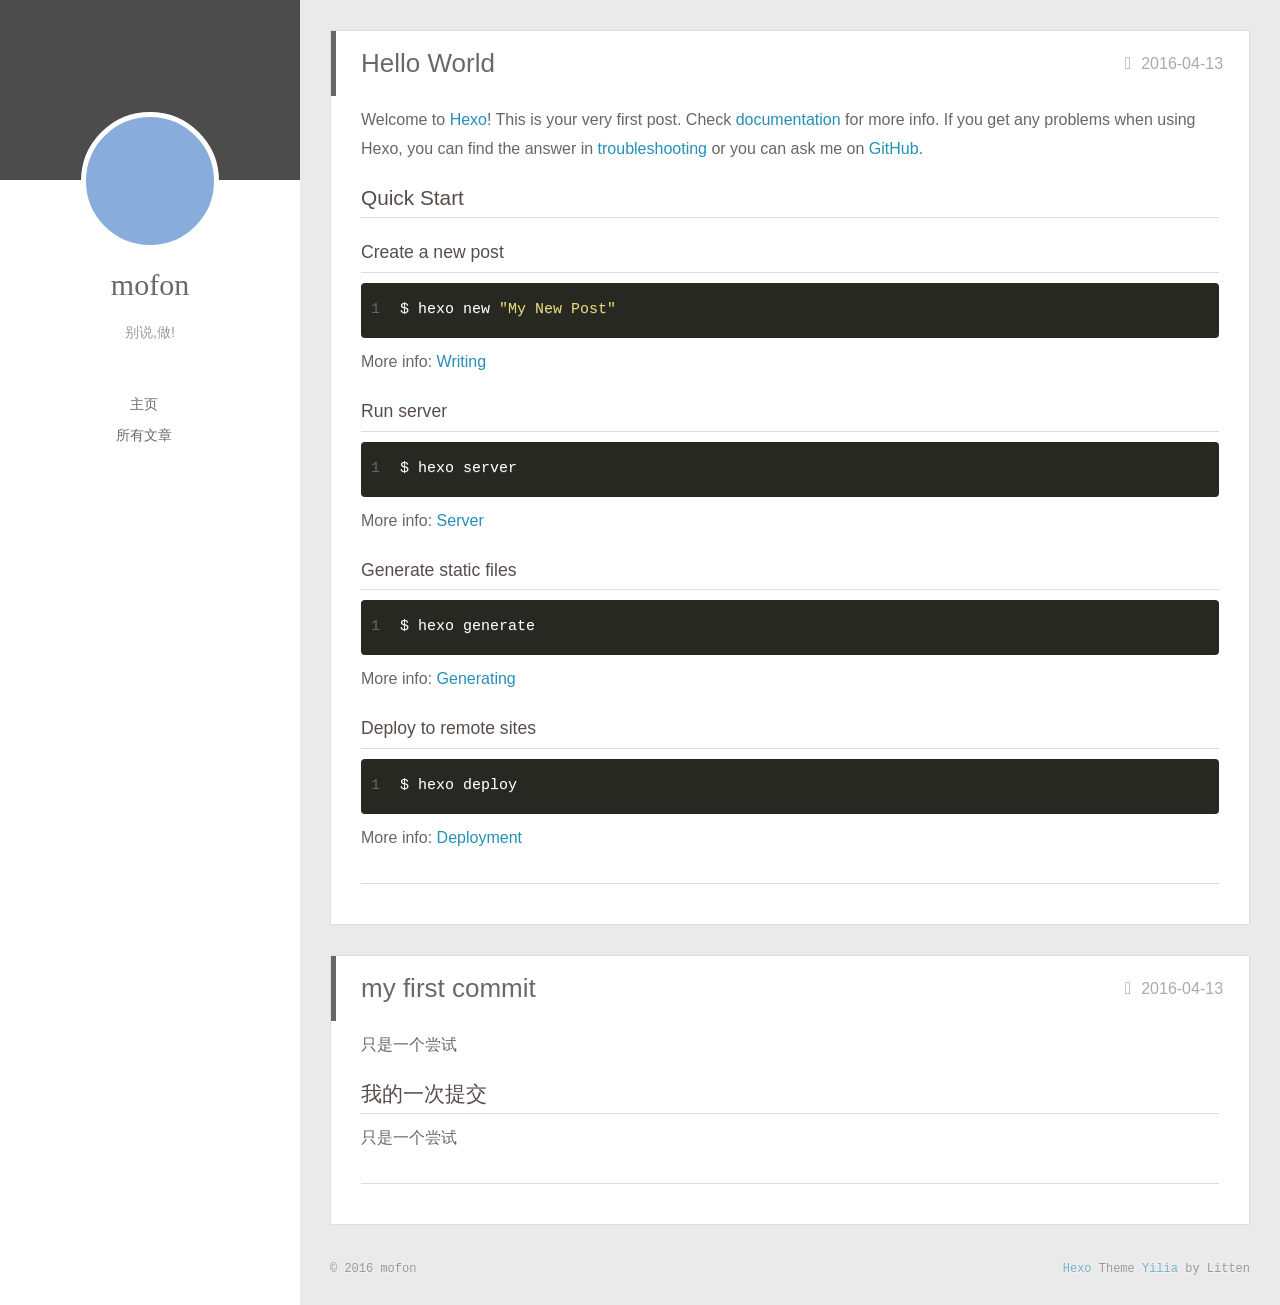
==== commit 01885496: "Site updated: 2016-04-13 18:01:10" ====
--- a/index.html
+++ b/index.html
@@ -120,7 +120,7 @@
   
     <div class="article-meta">
       <a href="/2016/04/13/hello-world/" class="article-date">
-  	<time datetime="2016-04-13T09:55:46.459Z" itemprop="datePublished">2016-04-13</time>
+  	<time datetime="2016-04-13T09:59:23.677Z" itemprop="datePublished">2016-04-13</time>
 </a>
     </div>
   
@@ -204,7 +204,7 @@
     <div class="article-entry" itemprop="articleBody">
       
         <p>只是一个尝试</p>
-<p>##我的一次提交<br>只是一个尝试</p>
+<h2 id="我的一次提交"><a href="#我的一次提交" class="headerlink" title="我的一次提交"></a>我的一次提交</h2><p>只是一个尝试</p>
 
       
     </div>
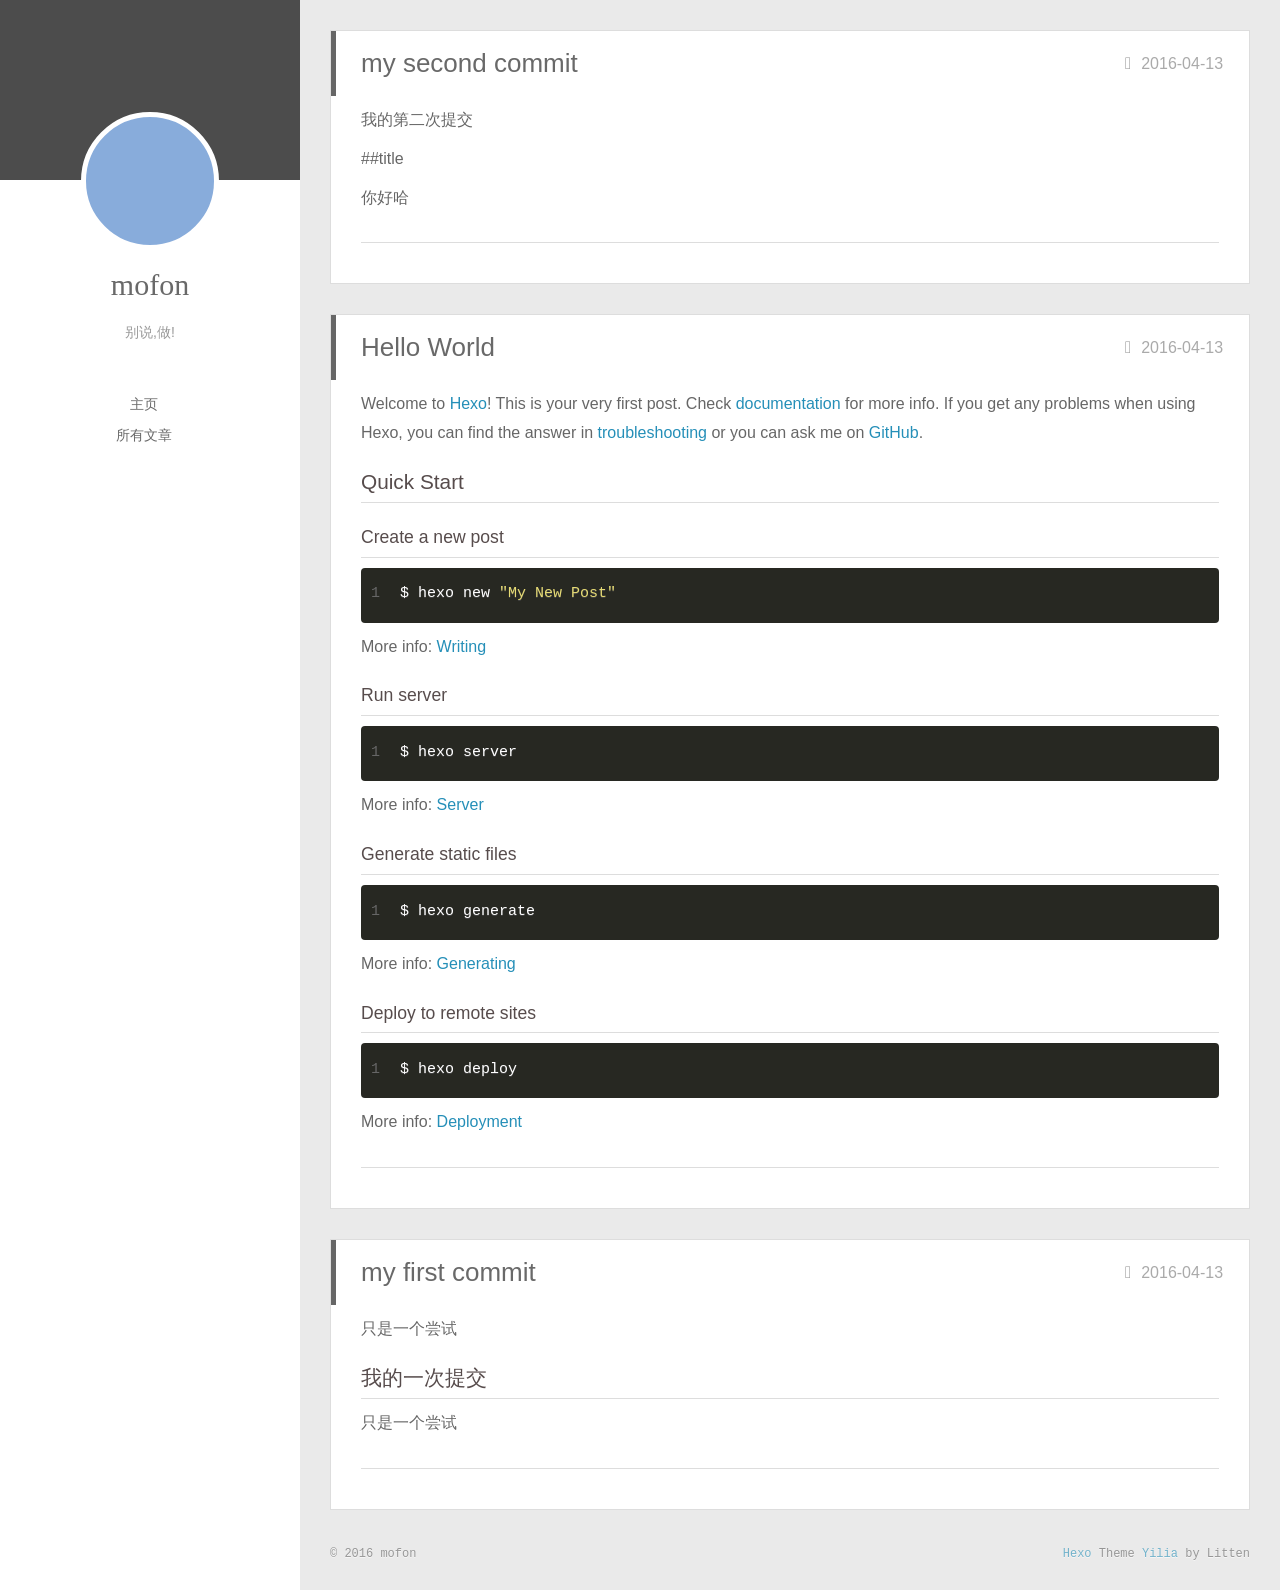
==== commit 05c1e50f: "Site updated: 2016-04-13 18:07:31" ====
--- a/index.html
+++ b/index.html
@@ -116,6 +116,61 @@
 
       <div class="body-wrap">
   
+    <article id="post-my-second-commit" class="article article-type-post" itemscope itemprop="blogPost">
+  
+    <div class="article-meta">
+      <a href="/2016/04/13/my-second-commit/" class="article-date">
+  	<time datetime="2016-04-13T10:06:41.000Z" itemprop="datePublished">2016-04-13</time>
+</a>
+    </div>
+  
+  <div class="article-inner">
+    
+      <input type="hidden" class="isFancy" />
+    
+    
+      <header class="article-header">
+        
+  
+    <h1 itemprop="name">
+      <a class="article-title" href="/2016/04/13/my-second-commit/">my second commit</a>
+    </h1>
+  
+
+      </header>
+      
+    
+    <div class="article-entry" itemprop="articleBody">
+      
+        <p>我的第二次提交</p>
+<p>##title</p>
+<p>你好哈</p>
+
+      
+    </div>
+    
+    <div class="article-info article-info-index">
+      
+      
+      
+
+      
+      <div class="clearfix"></div>
+    </div>
+    
+  </div>
+  
+</article>
+
+
+
+
+
+
+
+
+
+  
     <article id="post-hello-world" class="article article-type-post" itemscope itemprop="blogPost">
   
     <div class="article-meta">
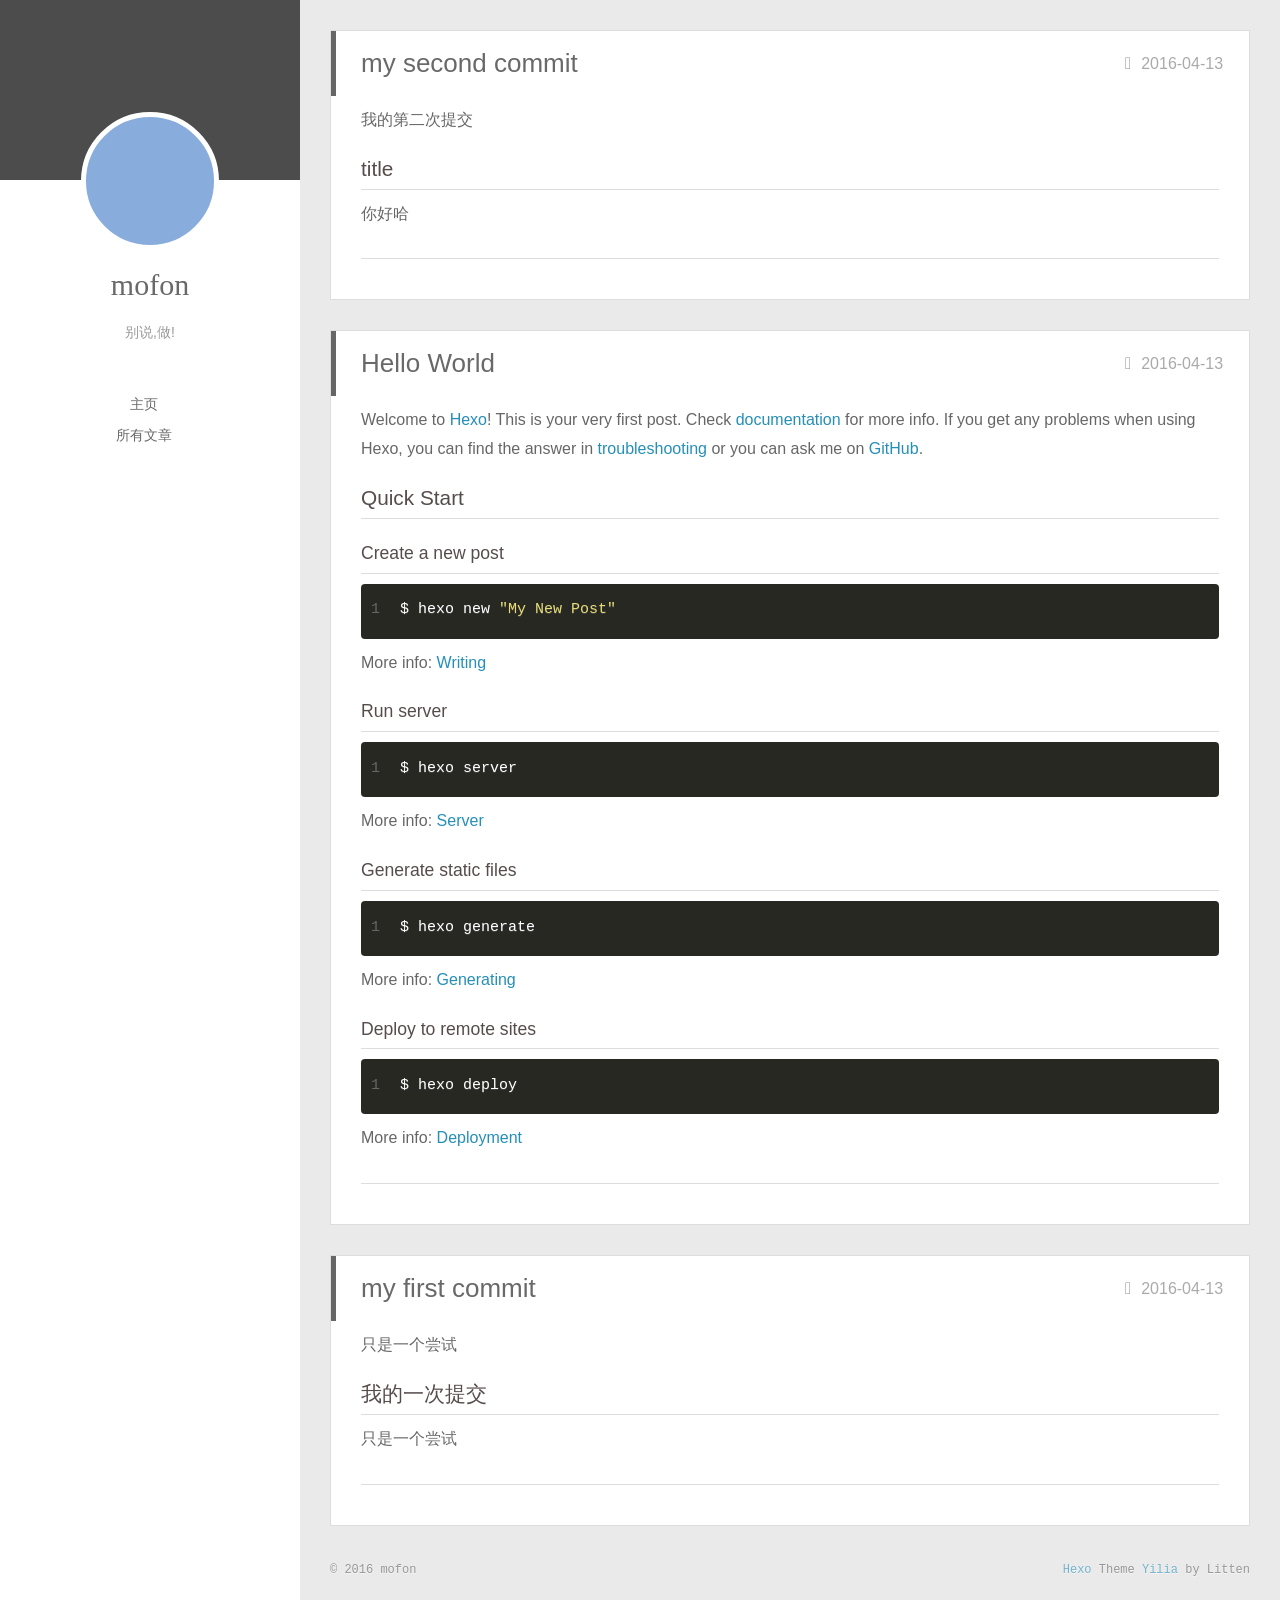
==== commit f82ff942: "Site updated: 2016-04-13 18:08:46" ====
--- a/index.html
+++ b/index.html
@@ -143,8 +143,7 @@
     <div class="article-entry" itemprop="articleBody">
       
         <p>我的第二次提交</p>
-<p>##title</p>
-<p>你好哈</p>
+<h2 id="title"><a href="#title" class="headerlink" title="title"></a>title</h2><p>你好哈</p>
 
       
     </div>
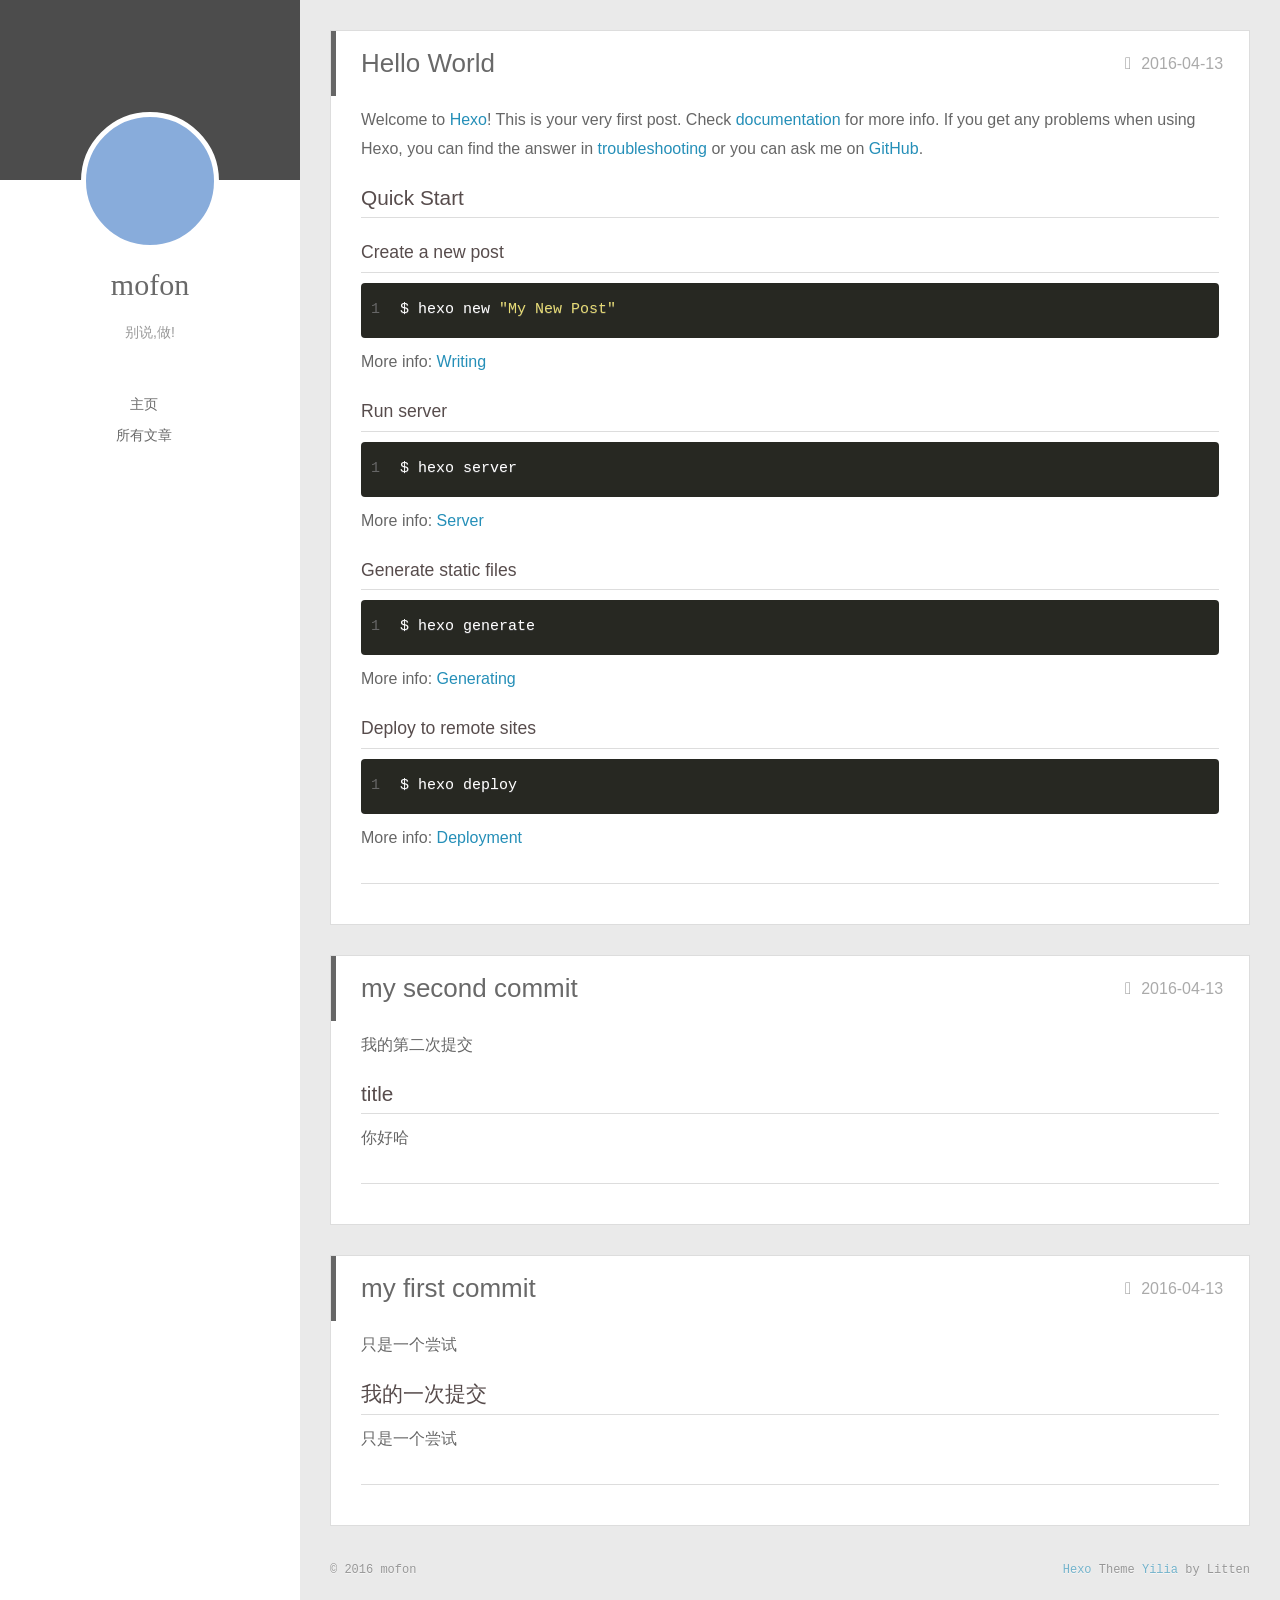
==== commit d31fbf89: "Site updated: 2016-04-13 18:09:32" ====
--- a/index.html
+++ b/index.html
@@ -116,65 +116,11 @@
 
       <div class="body-wrap">
   
-    <article id="post-my-second-commit" class="article article-type-post" itemscope itemprop="blogPost">
-  
-    <div class="article-meta">
-      <a href="/2016/04/13/my-second-commit/" class="article-date">
-  	<time datetime="2016-04-13T10:06:41.000Z" itemprop="datePublished">2016-04-13</time>
-</a>
-    </div>
-  
-  <div class="article-inner">
-    
-      <input type="hidden" class="isFancy" />
-    
-    
-      <header class="article-header">
-        
-  
-    <h1 itemprop="name">
-      <a class="article-title" href="/2016/04/13/my-second-commit/">my second commit</a>
-    </h1>
-  
-
-      </header>
-      
-    
-    <div class="article-entry" itemprop="articleBody">
-      
-        <p>我的第二次提交</p>
-<h2 id="title"><a href="#title" class="headerlink" title="title"></a>title</h2><p>你好哈</p>
-
-      
-    </div>
-    
-    <div class="article-info article-info-index">
-      
-      
-      
-
-      
-      <div class="clearfix"></div>
-    </div>
-    
-  </div>
-  
-</article>
-
-
-
-
-
-
-
-
-
-  
     <article id="post-hello-world" class="article article-type-post" itemscope itemprop="blogPost">
   
     <div class="article-meta">
       <a href="/2016/04/13/hello-world/" class="article-date">
-  	<time datetime="2016-04-13T09:59:23.677Z" itemprop="datePublished">2016-04-13</time>
+  	<time datetime="2016-04-13T10:09:22.937Z" itemprop="datePublished">2016-04-13</time>
 </a>
     </div>
   
@@ -196,7 +142,7 @@
     
     <div class="article-entry" itemprop="articleBody">
       
-        <p>Welcome to <a href="https://hexo.io/" target="_blank" rel="external">Hexo</a>! This is your very first post. Check <a href="https://hexo.io/docs/" target="_blank" rel="external">documentation</a> for more info. If you get any problems when using Hexo, you can find the answer in <a href="https://hexo.io/docs/troubleshooting.html" target="_blank" rel="external">troubleshooting</a> or you can ask me on <a href="https://github.com/hexojs/hexo/issues" target="_blank" rel="external">GitHub</a>.</p>
+        <p>Welcome  to <a href="https://hexo.io/" target="_blank" rel="external">Hexo</a>! This is your very first post. Check <a href="https://hexo.io/docs/" target="_blank" rel="external">documentation</a> for more info. If you get any problems when using Hexo, you can find the answer in <a href="https://hexo.io/docs/troubleshooting.html" target="_blank" rel="external">troubleshooting</a> or you can ask me on <a href="https://github.com/hexojs/hexo/issues" target="_blank" rel="external">GitHub</a>.</p>
 <h2 id="Quick-Start"><a href="#Quick-Start" class="headerlink" title="Quick Start"></a>Quick Start</h2><h3 id="Create-a-new-post"><a href="#Create-a-new-post" class="headerlink" title="Create a new post"></a>Create a new post</h3><figure class="highlight bash"><table><tr><td class="gutter"><pre><span class="line">1</span><br></pre></td><td class="code"><pre><span class="line">$ hexo new <span class="string">"My New Post"</span></span><br></pre></td></tr></table></figure>
 <p>More info: <a href="https://hexo.io/docs/writing.html" target="_blank" rel="external">Writing</a></p>
 <h3 id="Run-server"><a href="#Run-server" class="headerlink" title="Run server"></a>Run server</h3><figure class="highlight bash"><table><tr><td class="gutter"><pre><span class="line">1</span><br></pre></td><td class="code"><pre><span class="line">$ hexo server</span><br></pre></td></tr></table></figure>
@@ -205,6 +151,60 @@
 <p>More info: <a href="https://hexo.io/docs/generating.html" target="_blank" rel="external">Generating</a></p>
 <h3 id="Deploy-to-remote-sites"><a href="#Deploy-to-remote-sites" class="headerlink" title="Deploy to remote sites"></a>Deploy to remote sites</h3><figure class="highlight bash"><table><tr><td class="gutter"><pre><span class="line">1</span><br></pre></td><td class="code"><pre><span class="line">$ hexo deploy</span><br></pre></td></tr></table></figure>
 <p>More info: <a href="https://hexo.io/docs/deployment.html" target="_blank" rel="external">Deployment</a></p>
+
+      
+    </div>
+    
+    <div class="article-info article-info-index">
+      
+      
+      
+
+      
+      <div class="clearfix"></div>
+    </div>
+    
+  </div>
+  
+</article>
+
+
+
+
+
+
+
+
+
+  
+    <article id="post-my-second-commit" class="article article-type-post" itemscope itemprop="blogPost">
+  
+    <div class="article-meta">
+      <a href="/2016/04/13/my-second-commit/" class="article-date">
+  	<time datetime="2016-04-13T10:06:41.000Z" itemprop="datePublished">2016-04-13</time>
+</a>
+    </div>
+  
+  <div class="article-inner">
+    
+      <input type="hidden" class="isFancy" />
+    
+    
+      <header class="article-header">
+        
+  
+    <h1 itemprop="name">
+      <a class="article-title" href="/2016/04/13/my-second-commit/">my second commit</a>
+    </h1>
+  
+
+      </header>
+      
+    
+    <div class="article-entry" itemprop="articleBody">
+      
+        <p>我的第二次提交</p>
+<h2 id="title"><a href="#title" class="headerlink" title="title"></a>title</h2><p>你好哈</p>
 
       
     </div>
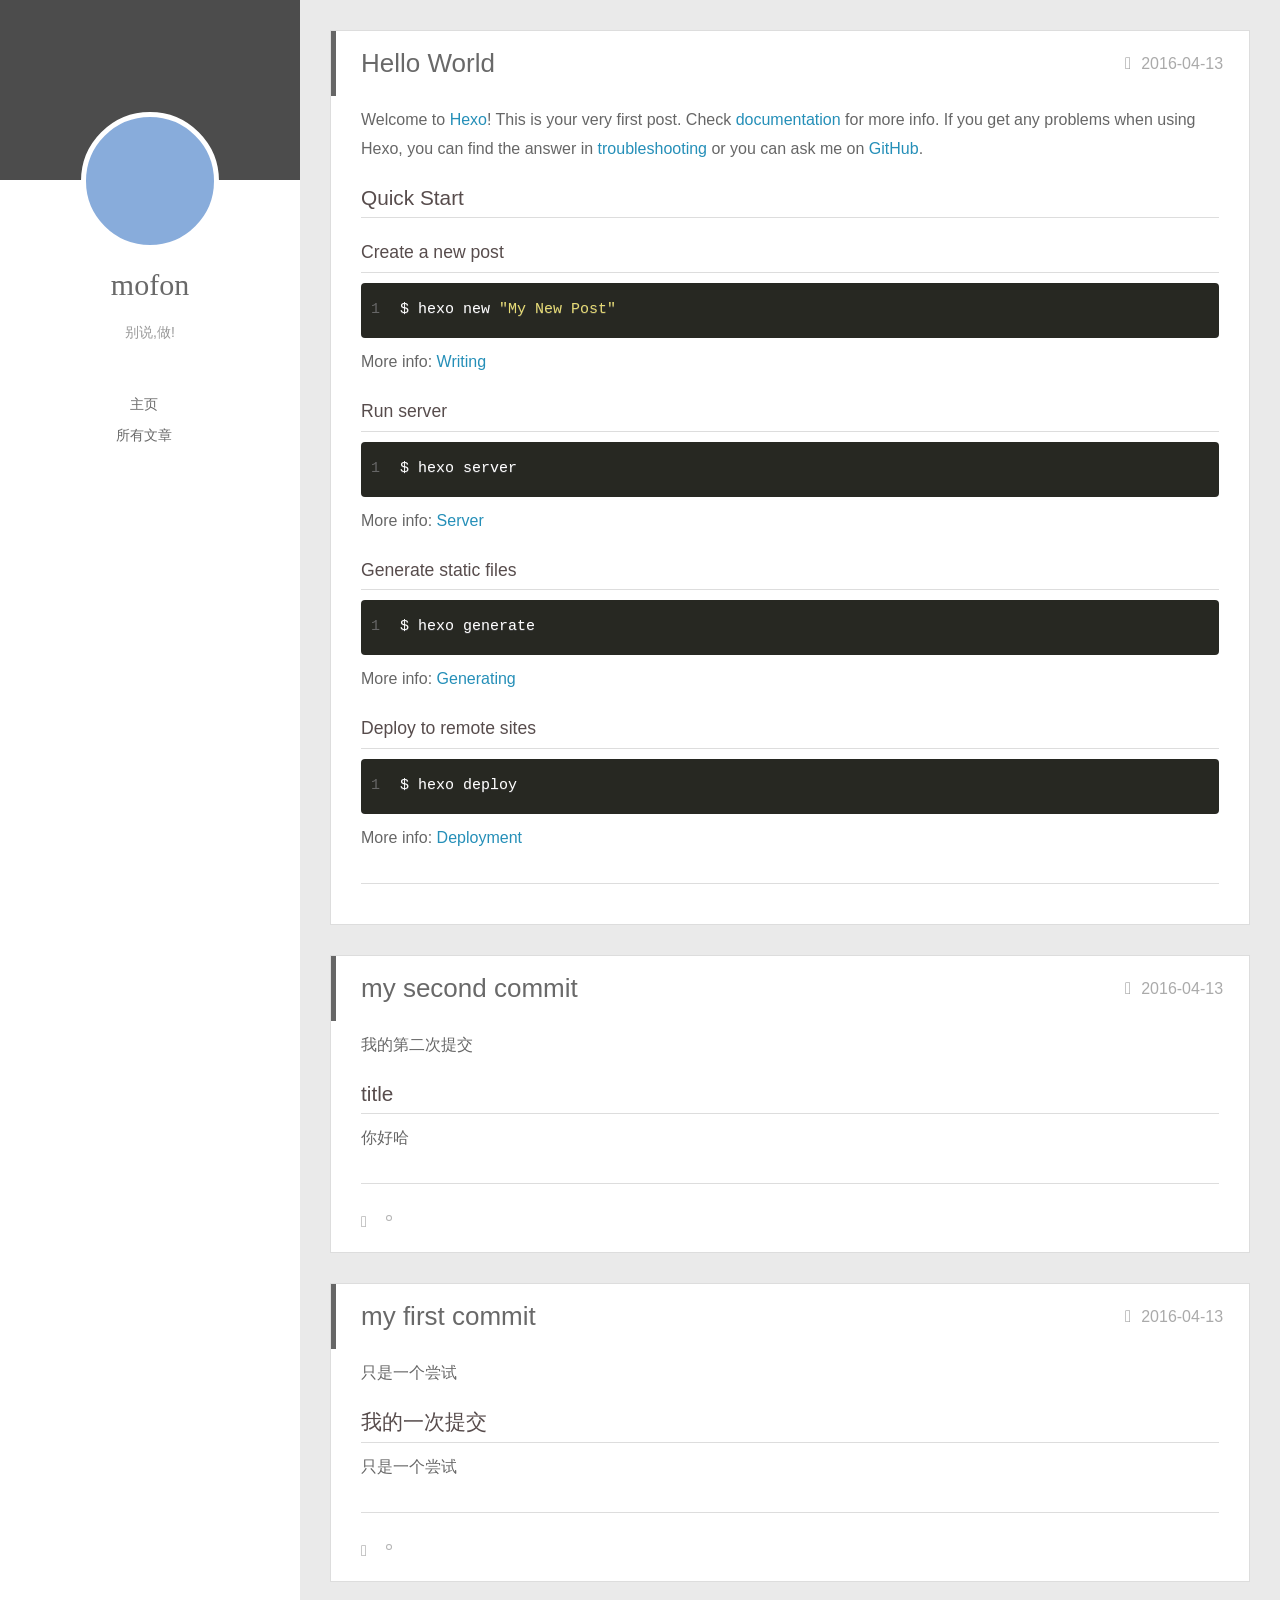
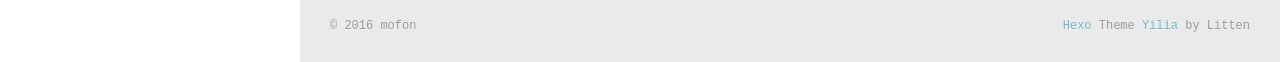
==== commit d7cc230b: "Site updated: 2016-04-13 19:07:57" ====
--- a/index.html
+++ b/index.html
@@ -212,6 +212,10 @@
     <div class="article-info article-info-index">
       
       
+	<div class="article-tag tagcloud">
+		<ul class="article-tag-list"><li class="article-tag-list-item"><a class="article-tag-list-link" href="/tags/first-test/">first test</a></li></ul>
+	</div>
+
       
 
       
@@ -266,6 +270,10 @@
     <div class="article-info article-info-index">
       
       
+	<div class="article-tag tagcloud">
+		<ul class="article-tag-list"><li class="article-tag-list-item"><a class="article-tag-list-link" href="/tags/first-test/">first test</a></li></ul>
+	</div>
+
       
 
       
@@ -286,6 +294,7 @@
 
   
   
+
 </div>
       <footer id="footer">
   <div class="outer">
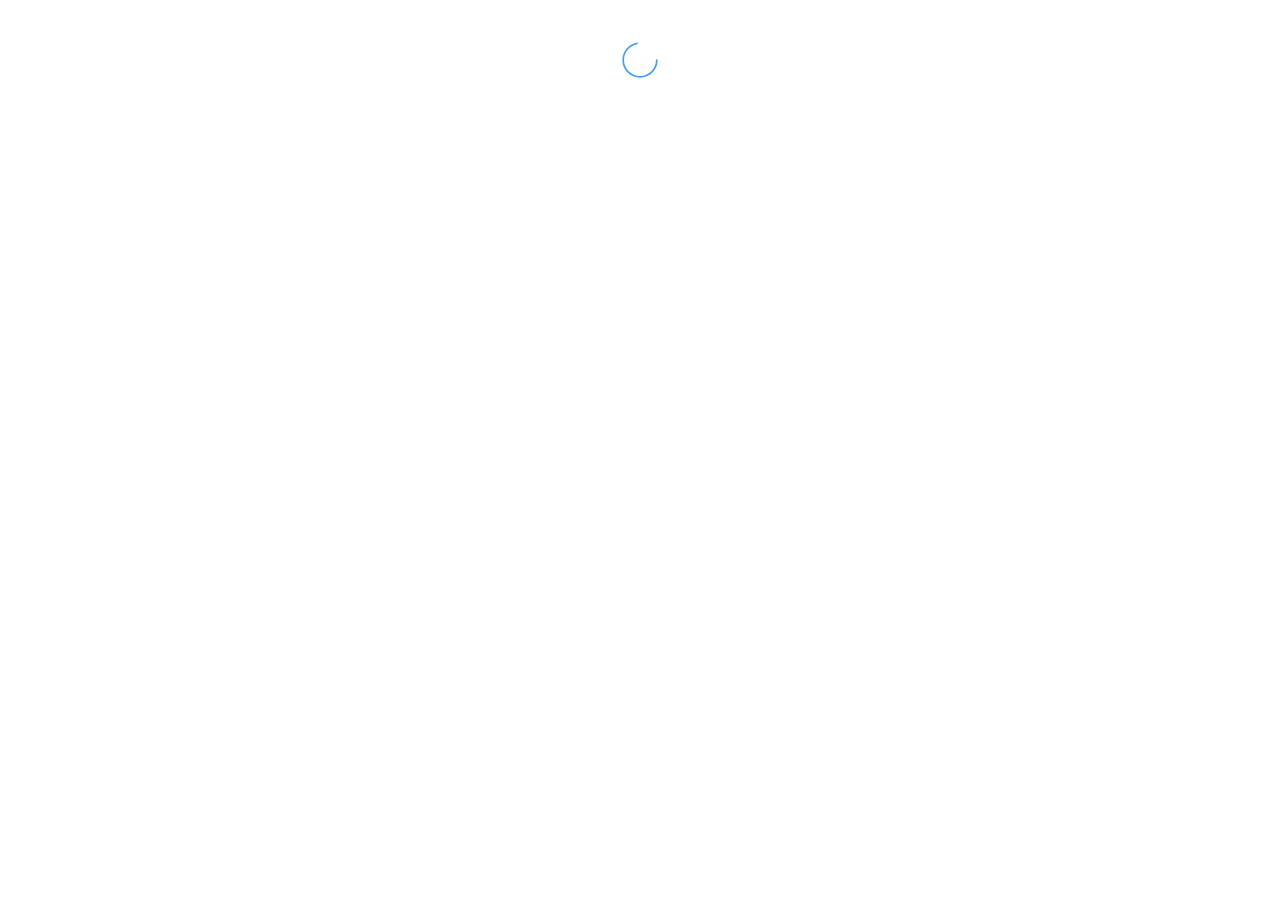
==== commit 0124a1a2: "update" ====
--- a/index.html
+++ b/index.html
@@ -1,360 +1 @@
-<!DOCTYPE html>
-<html>
-<head>
-  <meta charset="utf-8">
-  
-  <meta http-equiv="X-UA-Compatible" content="IE=edge" >
-  <title>mofon Blog</title>
-  <meta name="viewport" content="width=device-width, initial-scale=1, maximum-scale=1">
-  <meta name="description">
-<meta property="og:type" content="website">
-<meta property="og:title" content="mofon Blog">
-<meta property="og:url" content="http://www.mofon.top/index.html">
-<meta property="og:site_name" content="mofon Blog">
-<meta property="og:description">
-<meta name="twitter:card" content="summary">
-<meta name="twitter:title" content="mofon Blog">
-<meta name="twitter:description">
-  
-    <link rel="alternative" href="/atom.xml" title="mofon Blog" type="application/atom+xml">
-  
-  
-    <link rel="icon" href="/img/head.jpg">
-  
-  <link rel="stylesheet" href="/css/style.css">
-</head>
-
-<body>
-  <div id="container">
-    <div class="left-col">
-    <div class="overlay"></div>
-<div class="intrude-less">
-	<header id="header" class="inner">
-		<a href="/" class="profilepic">
-			
-			<img lazy-src="/img/head.jpg" class="js-avatar">
-			
-		</a>
-
-		<hgroup>
-		  <h1 class="header-author"><a href="/">mofon</a></h1>
-		</hgroup>
-
-		
-		<p class="header-subtitle">别说,做!</p>
-		
-
-		
-
-		<div class="switch-area">
-			<div class="switch-wrap">
-				<section class="switch-part switch-part1">
-					<nav class="header-menu">
-						<ul>
-						
-							<li><a href="/">主页</a></li>
-				        
-							<li><a href="/archives">所有文章</a></li>
-				        
-						</ul>
-					</nav>
-					<nav class="header-nav">
-						<div class="social">
-							
-						</div>
-					</nav>
-				</section>
-				
-				
-				
-				
-
-				
-			</div>
-		</div>
-	</header>				
-</div>
-
-    </div>
-    <div class="mid-col">
-      <nav id="mobile-nav">
-  	<div class="overlay">
-  		<div class="slider-trigger"></div>
-  		<h1 class="header-author js-mobile-header hide">mofon</h1>
-  	</div>
-	<div class="intrude-less">
-		<header id="header" class="inner">
-			<div class="profilepic">
-			
-				<img lazy-src="/img/head.jpg" class="js-avatar">
-			
-			</div>
-			<hgroup>
-			  <h1 class="header-author">mofon</h1>
-			</hgroup>
-			
-			<p class="header-subtitle">别说,做!</p>
-			
-			<nav class="header-menu">
-				<ul>
-				
-					<li><a href="/">主页</a></li>
-		        
-					<li><a href="/archives">所有文章</a></li>
-		        
-		        <div class="clearfix"></div>
-				</ul>
-			</nav>
-			<nav class="header-nav">
-				<div class="social">
-					
-				</div>
-			</nav>
-		</header>				
-	</div>
-</nav>
-
-      <div class="body-wrap">
-  
-    <article id="post-hello-world" class="article article-type-post" itemscope itemprop="blogPost">
-  
-    <div class="article-meta">
-      <a href="/2016/04/13/hello-world/" class="article-date">
-  	<time datetime="2016-04-13T10:09:22.937Z" itemprop="datePublished">2016-04-13</time>
-</a>
-    </div>
-  
-  <div class="article-inner">
-    
-      <input type="hidden" class="isFancy" />
-    
-    
-      <header class="article-header">
-        
-  
-    <h1 itemprop="name">
-      <a class="article-title" href="/2016/04/13/hello-world/">Hello World</a>
-    </h1>
-  
-
-      </header>
-      
-    
-    <div class="article-entry" itemprop="articleBody">
-      
-        <p>Welcome  to <a href="https://hexo.io/" target="_blank" rel="external">Hexo</a>! This is your very first post. Check <a href="https://hexo.io/docs/" target="_blank" rel="external">documentation</a> for more info. If you get any problems when using Hexo, you can find the answer in <a href="https://hexo.io/docs/troubleshooting.html" target="_blank" rel="external">troubleshooting</a> or you can ask me on <a href="https://github.com/hexojs/hexo/issues" target="_blank" rel="external">GitHub</a>.</p>
-<h2 id="Quick-Start"><a href="#Quick-Start" class="headerlink" title="Quick Start"></a>Quick Start</h2><h3 id="Create-a-new-post"><a href="#Create-a-new-post" class="headerlink" title="Create a new post"></a>Create a new post</h3><figure class="highlight bash"><table><tr><td class="gutter"><pre><span class="line">1</span><br></pre></td><td class="code"><pre><span class="line">$ hexo new <span class="string">"My New Post"</span></span><br></pre></td></tr></table></figure>
-<p>More info: <a href="https://hexo.io/docs/writing.html" target="_blank" rel="external">Writing</a></p>
-<h3 id="Run-server"><a href="#Run-server" class="headerlink" title="Run server"></a>Run server</h3><figure class="highlight bash"><table><tr><td class="gutter"><pre><span class="line">1</span><br></pre></td><td class="code"><pre><span class="line">$ hexo server</span><br></pre></td></tr></table></figure>
-<p>More info: <a href="https://hexo.io/docs/server.html" target="_blank" rel="external">Server</a></p>
-<h3 id="Generate-static-files"><a href="#Generate-static-files" class="headerlink" title="Generate static files"></a>Generate static files</h3><figure class="highlight bash"><table><tr><td class="gutter"><pre><span class="line">1</span><br></pre></td><td class="code"><pre><span class="line">$ hexo generate</span><br></pre></td></tr></table></figure>
-<p>More info: <a href="https://hexo.io/docs/generating.html" target="_blank" rel="external">Generating</a></p>
-<h3 id="Deploy-to-remote-sites"><a href="#Deploy-to-remote-sites" class="headerlink" title="Deploy to remote sites"></a>Deploy to remote sites</h3><figure class="highlight bash"><table><tr><td class="gutter"><pre><span class="line">1</span><br></pre></td><td class="code"><pre><span class="line">$ hexo deploy</span><br></pre></td></tr></table></figure>
-<p>More info: <a href="https://hexo.io/docs/deployment.html" target="_blank" rel="external">Deployment</a></p>
-
-      
-    </div>
-    
-    <div class="article-info article-info-index">
-      
-      
-      
-
-      
-      <div class="clearfix"></div>
-    </div>
-    
-  </div>
-  
-</article>
-
-
-
-
-
-
-
-
-
-  
-    <article id="post-my-second-commit" class="article article-type-post" itemscope itemprop="blogPost">
-  
-    <div class="article-meta">
-      <a href="/2016/04/13/my-second-commit/" class="article-date">
-  	<time datetime="2016-04-13T10:06:41.000Z" itemprop="datePublished">2016-04-13</time>
-</a>
-    </div>
-  
-  <div class="article-inner">
-    
-      <input type="hidden" class="isFancy" />
-    
-    
-      <header class="article-header">
-        
-  
-    <h1 itemprop="name">
-      <a class="article-title" href="/2016/04/13/my-second-commit/">my second commit</a>
-    </h1>
-  
-
-      </header>
-      
-    
-    <div class="article-entry" itemprop="articleBody">
-      
-        <p>我的第二次提交</p>
-<h2 id="title"><a href="#title" class="headerlink" title="title"></a>title</h2><p>你好哈</p>
-
-      
-    </div>
-    
-    <div class="article-info article-info-index">
-      
-      
-	<div class="article-tag tagcloud">
-		<ul class="article-tag-list"><li class="article-tag-list-item"><a class="article-tag-list-link" href="/tags/first-test/">first test</a></li></ul>
-	</div>
-
-      
-
-      
-      <div class="clearfix"></div>
-    </div>
-    
-  </div>
-  
-</article>
-
-
-
-
-
-
-
-
-
-  
-    <article id="post-my-first-commit" class="article article-type-post" itemscope itemprop="blogPost">
-  
-    <div class="article-meta">
-      <a href="/2016/04/13/my-first-commit/" class="article-date">
-  	<time datetime="2016-04-13T09:52:12.000Z" itemprop="datePublished">2016-04-13</time>
-</a>
-    </div>
-  
-  <div class="article-inner">
-    
-      <input type="hidden" class="isFancy" />
-    
-    
-      <header class="article-header">
-        
-  
-    <h1 itemprop="name">
-      <a class="article-title" href="/2016/04/13/my-first-commit/">my first commit</a>
-    </h1>
-  
-
-      </header>
-      
-    
-    <div class="article-entry" itemprop="articleBody">
-      
-        <p>只是一个尝试</p>
-<h2 id="我的一次提交"><a href="#我的一次提交" class="headerlink" title="我的一次提交"></a>我的一次提交</h2><p>只是一个尝试</p>
-
-      
-    </div>
-    
-    <div class="article-info article-info-index">
-      
-      
-	<div class="article-tag tagcloud">
-		<ul class="article-tag-list"><li class="article-tag-list-item"><a class="article-tag-list-link" href="/tags/first-test/">first test</a></li></ul>
-	</div>
-
-      
-
-      
-      <div class="clearfix"></div>
-    </div>
-    
-  </div>
-  
-</article>
-
-
-
-
-
-
-
-
-
-  
-  
-
-</div>
-      <footer id="footer">
-  <div class="outer">
-    <div id="footer-info">
-    	<div class="footer-left">
-    		&copy; 2016 mofon
-    	</div>
-      	<div class="footer-right">
-      		<a href="http://hexo.io/" target="_blank">Hexo</a>  Theme <a href="https://github.com/litten/hexo-theme-yilia" target="_blank">Yilia</a> by Litten
-      	</div>
-    </div>
-  </div>
-</footer>
-    </div>
-    
-  <link rel="stylesheet" href="/fancybox/jquery.fancybox.css">
-
-
-<script>
-	var yiliaConfig = {
-		fancybox: true,
-		mathjax: true,
-		animate: true,
-		isHome: true,
-		isPost: false,
-		isArchive: false,
-		isTag: false,
-		isCategory: false,
-		open_in_new: false
-	}
-</script>
-<script src="http://7.url.cn/edu/jslib/comb/require-2.1.6,jquery-1.9.1.min.js"></script>
-<script src="/js/main.js"></script>
-
-
-
-
-
-
-<script type="text/x-mathjax-config">
-MathJax.Hub.Config({
-    tex2jax: {
-        inlineMath: [ ['$','$'], ["\\(","\\)"]  ],
-        processEscapes: true,
-        skipTags: ['script', 'noscript', 'style', 'textarea', 'pre', 'code']
-    }
-});
-
-MathJax.Hub.Queue(function() {
-    var all = MathJax.Hub.getAllJax(), i;
-    for(i=0; i < all.length; i += 1) {
-        all[i].SourceElement().parentNode.className += ' has-jax';                 
-    }       
-});
-</script>
-
-<script type="text/javascript" src="http://cdn.mathjax.org/mathjax/latest/MathJax.js?config=TeX-AMS-MML_HTMLorMML">
-</script>
-
-
-  </div>
-</body>
-</html>+<!DOCTYPE html><html lang=en><head><meta charset=utf-8><meta http-equiv=X-UA-Compatible content="IE=edge"><meta name=viewport content="width=device-width,initial-scale=1"><link rel=icon href=/favicon.ico><title>appoint</title><link href=/js/chunk-26998b15.2924441b.js rel=prefetch><link href=/js/chunk-2d210a28.30955f2c.js rel=prefetch><link href=/js/chunk-2d2172fb.86d7a22a.js rel=prefetch><link href=/js/chunk-3415690a.f4cc6aea.js rel=prefetch><link href=/js/chunk-34424003.78e6ba7f.js rel=prefetch><link href=/js/chunk-af5dea4a.c42bf746.js rel=prefetch><link href=/js/chunk-e8e5fd8a.52e4d15b.js rel=prefetch><link href=/css/app.c3ae73d5.css rel=preload as=style><link href=/css/chunk-vendors.85292307.css rel=preload as=style><link href=/js/app.3512e496.js rel=preload as=script><link href=/js/chunk-vendors.ca143798.js rel=preload as=script><link href=/css/chunk-vendors.85292307.css rel=stylesheet><link href=/css/app.c3ae73d5.css rel=stylesheet></head><body><noscript><strong>We're sorry but appoint doesn't work properly without JavaScript enabled. Please enable it to continue.</strong></noscript><div id=app></div><script src=/js/chunk-vendors.ca143798.js></script><script src=/js/app.3512e496.js></script></body></html>
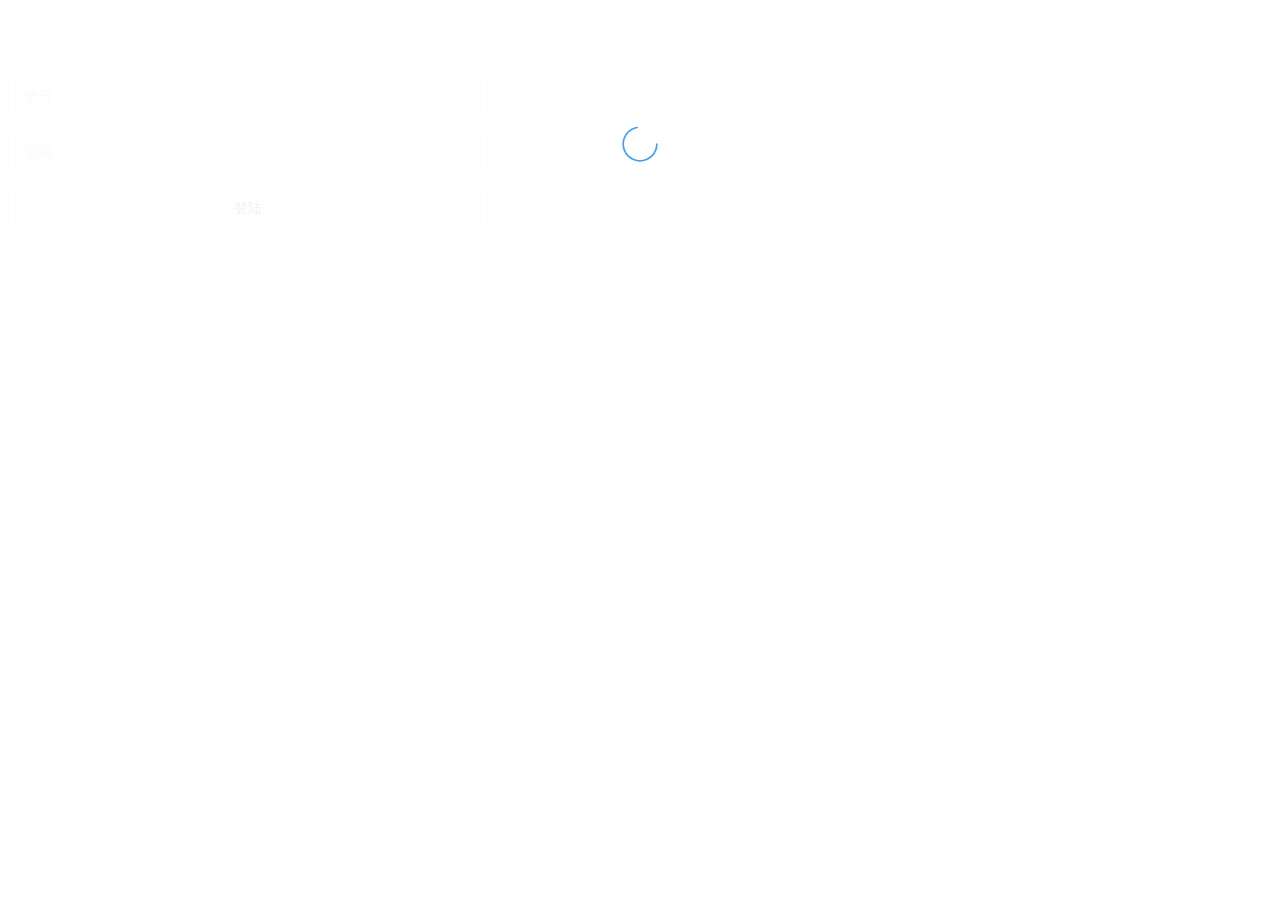
==== commit 85953a56: "update site" ====
--- a/index.html
+++ b/index.html
@@ -1 +1 @@
-<!DOCTYPE html><html lang=en><head><meta charset=utf-8><meta http-equiv=X-UA-Compatible content="IE=edge"><meta name=viewport content="width=device-width,initial-scale=1"><link rel=icon href=/favicon.ico><title>appoint</title><link href=/js/chunk-26998b15.2924441b.js rel=prefetch><link href=/js/chunk-2d210a28.30955f2c.js rel=prefetch><link href=/js/chunk-2d2172fb.86d7a22a.js rel=prefetch><link href=/js/chunk-3415690a.f4cc6aea.js rel=prefetch><link href=/js/chunk-34424003.78e6ba7f.js rel=prefetch><link href=/js/chunk-af5dea4a.c42bf746.js rel=prefetch><link href=/js/chunk-e8e5fd8a.52e4d15b.js rel=prefetch><link href=/css/app.c3ae73d5.css rel=preload as=style><link href=/css/chunk-vendors.85292307.css rel=preload as=style><link href=/js/app.3512e496.js rel=preload as=script><link href=/js/chunk-vendors.ca143798.js rel=preload as=script><link href=/css/chunk-vendors.85292307.css rel=stylesheet><link href=/css/app.c3ae73d5.css rel=stylesheet></head><body><noscript><strong>We're sorry but appoint doesn't work properly without JavaScript enabled. Please enable it to continue.</strong></noscript><div id=app></div><script src=/js/chunk-vendors.ca143798.js></script><script src=/js/app.3512e496.js></script></body></html>+<!DOCTYPE html><html lang=en><head><meta charset=utf-8><meta http-equiv=X-UA-Compatible content="IE=edge"><meta name=viewport content="width=device-width,initial-scale=1"><link rel=icon href=/favicon.ico><title>appoint</title><link href=/js/chunk-26998b15.2924441b.js rel=prefetch><link href=/js/chunk-2d210a28.30955f2c.js rel=prefetch><link href=/js/chunk-2d2172fb.86d7a22a.js rel=prefetch><link href=/js/chunk-3415690a.f4cc6aea.js rel=prefetch><link href=/js/chunk-34424003.78e6ba7f.js rel=prefetch><link href=/js/chunk-af5dea4a.c42bf746.js rel=prefetch><link href=/js/chunk-e8e5fd8a.52e4d15b.js rel=prefetch><link href=/css/app.c3ae73d5.css rel=preload as=style><link href=/css/chunk-vendors.85292307.css rel=preload as=style><link href=/js/app.74d7e20e.js rel=preload as=script><link href=/js/chunk-vendors.ca143798.js rel=preload as=script><link href=/css/chunk-vendors.85292307.css rel=stylesheet><link href=/css/app.c3ae73d5.css rel=stylesheet></head><body><noscript><strong>We're sorry but appoint doesn't work properly without JavaScript enabled. Please enable it to continue.</strong></noscript><div id=app></div><script src=/js/chunk-vendors.ca143798.js></script><script src=/js/app.74d7e20e.js></script></body></html>
